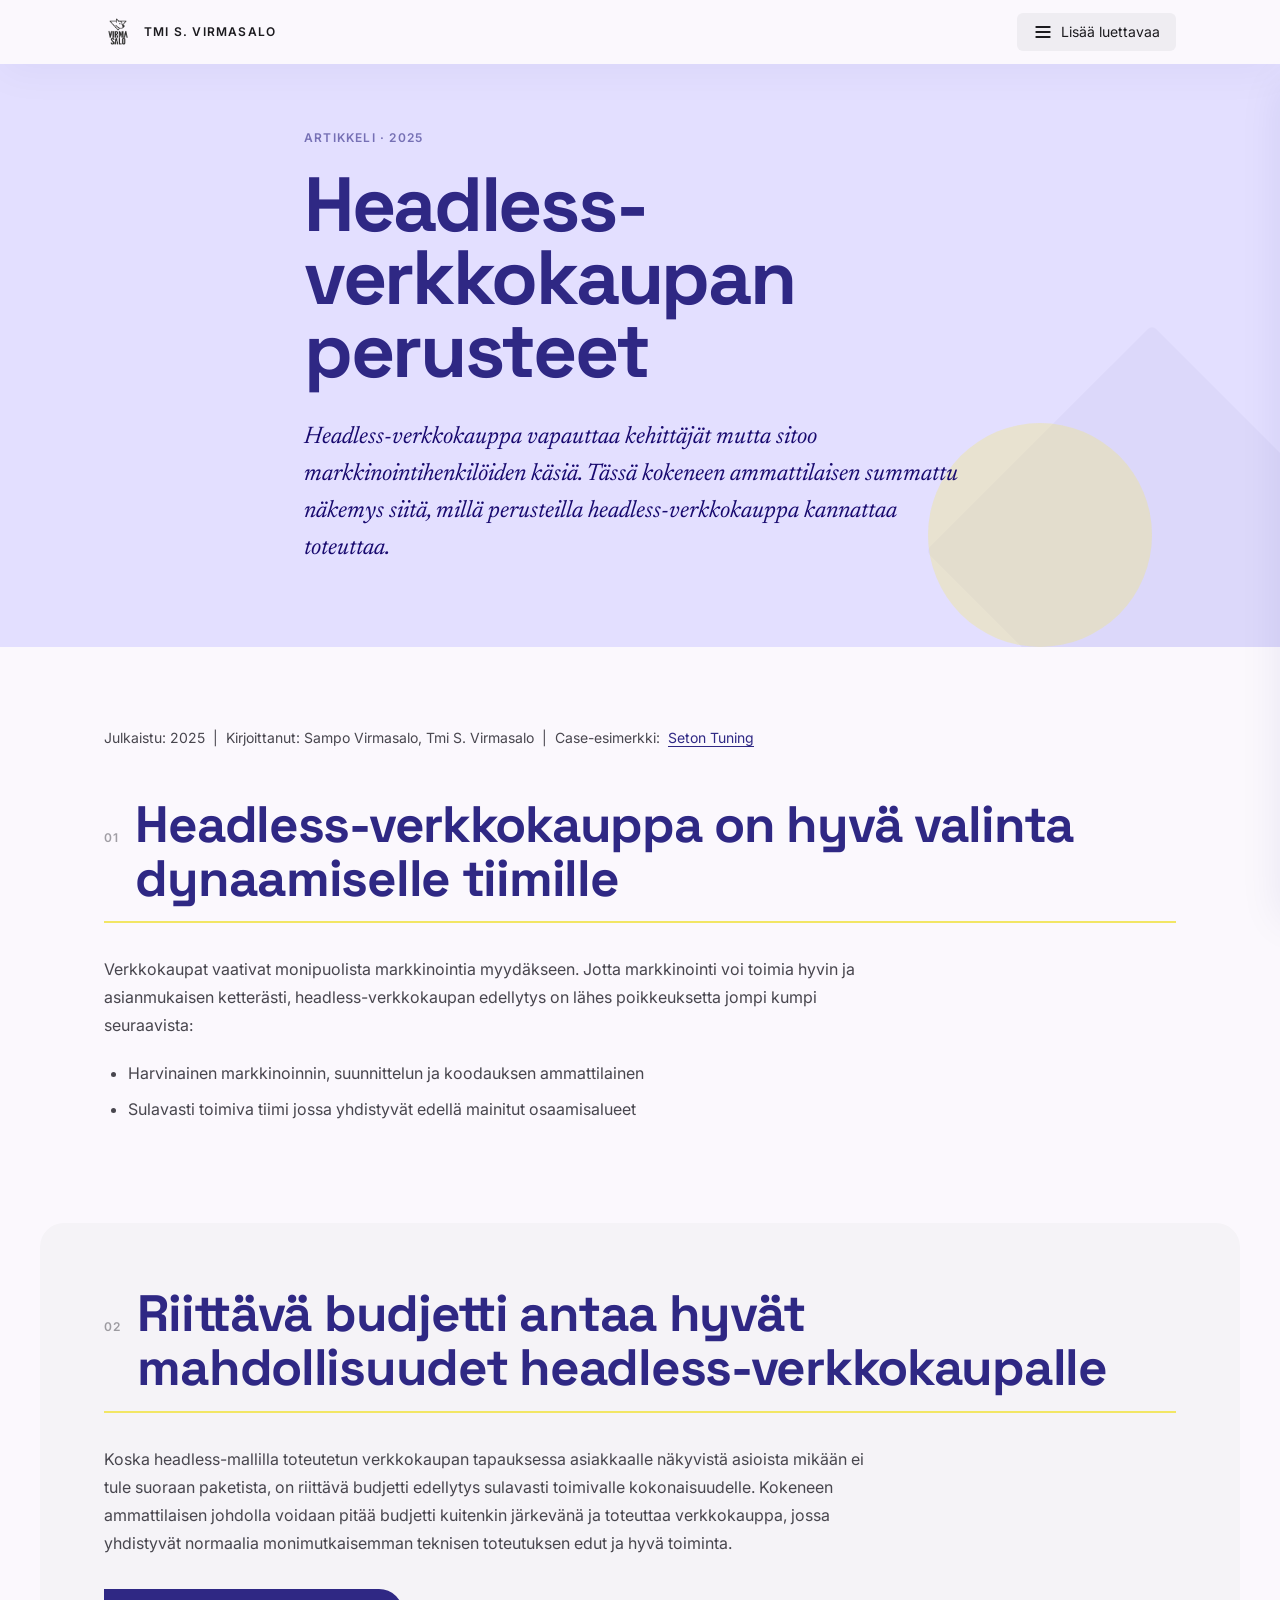
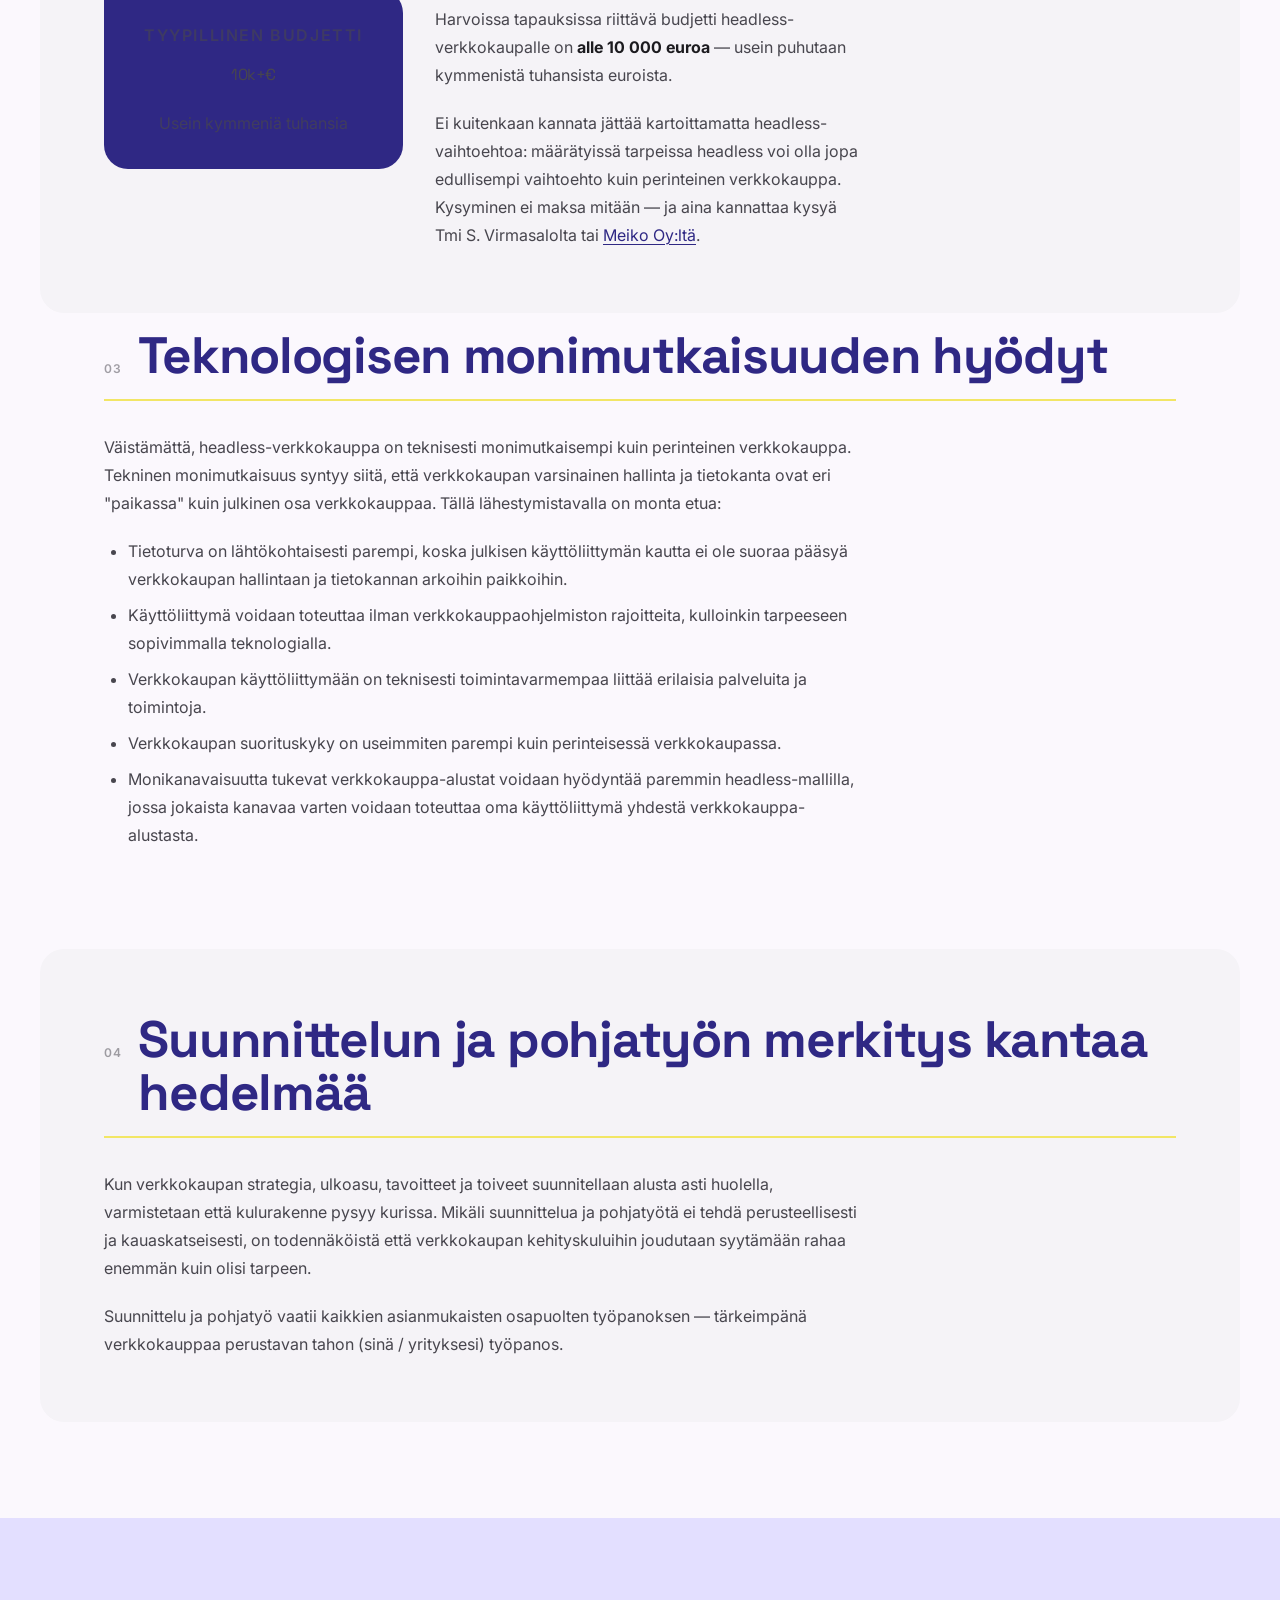
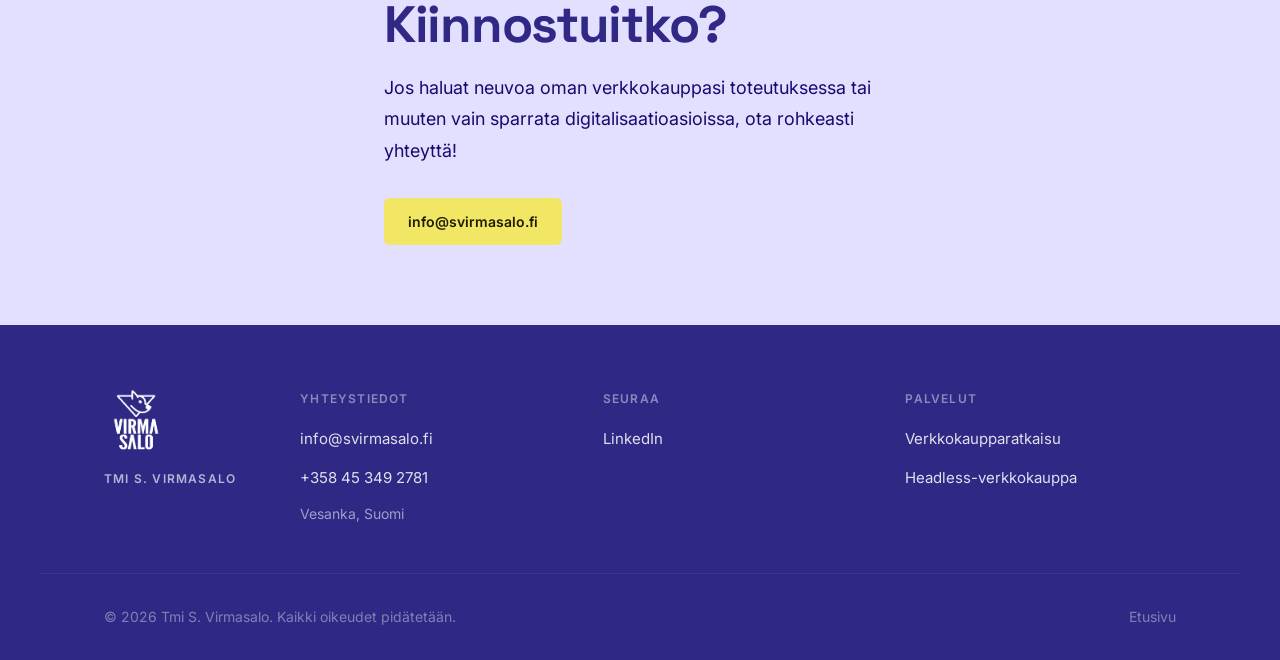
==== headless-verkkokaupan-perusteet.html @ 7a70f3d6 "🔥" ====
<!DOCTYPE html><html lang="fi"> <head><meta charset="UTF-8"><meta name="viewport" content="width=device-width, initial-scale=1.0"><title>Headless-verkkokaupan perusteet — Tmi S. Virmasalo</title><meta name="description" content="Headless-verkkokauppa vapauttaa kehittäjät mutta sitoo markkinointihenkilöiden käsiä. Lue kokeneen ammattilaisen summattu näkemys siitä, millä perusteilla headless-verkkokauppa kannattaa toteuttaa."><link rel="canonical" href="https://svirmasalo.fi/headless-verkkokaupan-perusteet"><!-- Open Graph --><meta property="og:title" content="Headless-verkkokaupan perusteet — Tmi S. Virmasalo"><meta property="og:description" content="Headless-verkkokauppa vapauttaa kehittäjät mutta sitoo markkinointihenkilöiden käsiä. Lue kokeneen ammattilaisen summattu näkemys siitä, millä perusteilla headless-verkkokauppa kannattaa toteuttaa."><meta property="og:url" content="https://svirmasalo.fi/headless-verkkokaupan-perusteet"><meta property="og:type" content="article"><meta property="og:site_name" content="Tmi S. Virmasalo"><meta property="og:image" content="https://svirmasalo.fi/assets/images/svirmasalo-logo-dark.png"><!-- Favicon --><link rel="icon" href="/assets/favicon/favicon.ico" type="image/x-icon"><link rel="icon" href="/assets/favicon/favicon-32x32.png" sizes="32x32" type="image/png"><link rel="icon" href="/assets/favicon/favicon-16x16.png" sizes="16x16" type="image/png"><link rel="apple-touch-icon" href="/assets/favicon/apple-touch-icon.png" sizes="180x180"><!-- Fonts --><link rel="preconnect" href="https://fonts.googleapis.com"><link rel="preconnect" href="https://fonts.gstatic.com" crossorigin><link href="https://fonts.googleapis.com/css2?family=Space+Grotesk:wght@400;500;600;700&family=Newsreader:ital,wght@0,400;0,600;1,400;1,600&family=Inter:wght@400;500;600&display=swap" rel="stylesheet"><!-- Clarity (production only) --><script type="module">const e=document.getElementById("nav-toggle"),n=document.getElementById("case-nav-drawer");e?.addEventListener("click",()=>{const t=e.getAttribute("aria-expanded")==="true";e.setAttribute("aria-expanded",String(!t)),n?.setAttribute("aria-hidden",String(t))});</script><link rel="stylesheet" href="/_astro/headless-verkkokaupan-perusteet.ozKaLNu5.css">
<style>.case-meta[data-astro-cid-hoi5n3nx]{color:var(--on-surface-variant);margin-bottom:var(--sp-12)}.case-meta[data-astro-cid-hoi5n3nx] a[data-astro-cid-hoi5n3nx]{color:var(--primary-container)}
</style>
<link rel="stylesheet" href="/_astro/headless-verkkokaupan-perusteet.Ckz6RM5u.css"></head> <body class="case-page"> <!-- Top bar --> <header class="case-topbar"> <div class="container case-topbar-inner"> <a href="/" class="case-topbar-logo" aria-label="Etusivulle"> <img src="/assets/images/svirmasalo-logo-dark.png" alt="Tmi S. Virmasalo" width="28" height="28"> <span class="label-md">Tmi S. Virmasalo</span> </a> <button class="case-nav-toggle" id="nav-toggle" aria-expanded="false" aria-controls="case-nav-drawer" aria-label="Avaa valikko"> <svg xmlns="http://www.w3.org/2000/svg" width="20" height="20" viewBox="0 0 24 24" fill="none" stroke="currentColor" stroke-width="2.5" stroke-linecap="round" stroke-linejoin="round" aria-hidden="true"> <path d="M4 12h16"></path><path d="M4 18h16"></path><path d="M4 6h16"></path> </svg> <span class="body-sm">Lisää luettavaa</span> </button> </div> </header> <!-- Nav drawer --> <div class="case-nav-drawer" id="case-nav-drawer" aria-hidden="true"> <nav class="case-nav" aria-label="Muut artikkelit" data-astro-cid-kc6jokxi> <p class="label-md case-nav-heading" data-astro-cid-kc6jokxi>Katso myös</p> <ul class="case-nav-list" data-astro-cid-kc6jokxi> <li data-astro-cid-kc6jokxi> <a href="/moderni-lahestymistapa-yksinkertaisen-verkkokaupan-toteutukseen-seton-tuning" class="case-nav-item" data-astro-cid-kc6jokxi> <img src="/assets/images/logos/seton-tuning-logo.png" alt="" width="20" height="20" data-astro-cid-kc6jokxi> <span data-astro-cid-kc6jokxi>Seton Tuning</span> </a> </li> <li data-astro-cid-kc6jokxi> <a href="/lvi-treline-sai-modernin-ja-huolettoman-astro-verkkosivun" class="case-nav-item" data-astro-cid-kc6jokxi> <img src="/assets/images/logos/lvi-treline-logo.ico" alt="" width="20" height="20" data-astro-cid-kc6jokxi> <span data-astro-cid-kc6jokxi>LVI-Treline Oy</span> </a> </li> <li data-astro-cid-kc6jokxi> <a href="/raataloity-verkkopalvelu-suomen-johtavalle-maastopyoramedialle-kuralappa" class="case-nav-item" data-astro-cid-kc6jokxi> <img src="/assets/images/logos/kuralappa-logo.png" alt="" width="20" height="20" data-astro-cid-kc6jokxi> <span data-astro-cid-kc6jokxi>Kuraläppä</span> </a> </li> <li data-astro-cid-kc6jokxi> <a href="/kiinteistonvalitys-pro-case-esimerkki" class="case-nav-item" data-astro-cid-kc6jokxi> <img src="/assets/images/logos/kvpro-logo.png" alt="" width="20" height="20" data-astro-cid-kc6jokxi> <span data-astro-cid-kc6jokxi>Kiinteistönvälitys PRO LKV</span> </a> </li> </ul> <p class="label-md case-nav-heading" style="margin-top: var(--sp-8)" data-astro-cid-kc6jokxi>Muuta luettavaa</p> <ul class="case-nav-list" data-astro-cid-kc6jokxi> <li data-astro-cid-kc6jokxi> <a href="/verkkokaupparatkaisu" class="case-nav-item case-nav-item--text" data-astro-cid-kc6jokxi>
Verkkokaupparatkaisu
</a> </li> <li data-astro-cid-kc6jokxi> <a href="/headless-verkkokaupan-perusteet" class="case-nav-item case-nav-item--text" data-astro-cid-kc6jokxi>
Headless-verkkokaupan perusteet
</a> </li> </ul> </nav>  </div> <!-- Main content --> <main class="case-main">  <header class="case-hero" data-astro-cid-hoi5n3nx> <div class="container case-hero-inner" data-astro-cid-hoi5n3nx> <span class="label-md case-label" data-astro-cid-hoi5n3nx>Artikkeli &middot; 2025</span> <h1 class="case-title display-lg" data-astro-cid-hoi5n3nx>Headless-verkkokaupan perusteet</h1> <p class="case-lede serif" data-astro-cid-hoi5n3nx>
Headless-verkkokauppa vapauttaa kehittäjät mutta sitoo markkinointihenkilöiden käsiä.
        Tässä kokeneen ammattilaisen summattu näkemys siitä, millä perusteilla
        headless-verkkokauppa kannattaa toteuttaa.
</p> </div> <div class="case-hero-geo" aria-hidden="true" data-astro-cid-hoi5n3nx> <div class="case-geo-rect" data-astro-cid-hoi5n3nx></div> <div class="case-geo-circle" data-astro-cid-hoi5n3nx></div> </div> </header> <div class="case-body" data-astro-cid-hoi5n3nx> <div class="container" data-astro-cid-hoi5n3nx> <p class="body-sm case-meta" data-astro-cid-hoi5n3nx>
Julkaistu: 2025 &nbsp;|&nbsp; Kirjoittanut: Sampo Virmasalo, Tmi S. Virmasalo
        &nbsp;|&nbsp; Case-esimerkki:&nbsp;
<a href="/moderni-lahestymistapa-yksinkertaisen-verkkokaupan-toteutukseen-seton-tuning" data-astro-cid-hoi5n3nx>Seton Tuning</a> </p> <section class="case-section" data-astro-cid-hoi5n3nx> <div class="case-section-header" data-astro-cid-hoi5n3nx> <span class="label-md case-section-num" data-astro-cid-hoi5n3nx>01</span> <h2 class="title-xl case-section-title" data-astro-cid-hoi5n3nx>Headless-verkkokauppa on hyvä valinta dynaamiselle tiimille</h2> </div> <div class="prose case-content" data-astro-cid-hoi5n3nx> <p data-astro-cid-hoi5n3nx>
Verkkokaupat vaativat monipuolista markkinointia myydäkseen. Jotta markkinointi
            voi toimia hyvin ja asianmukaisen ketterästi, headless-verkkokaupan edellytys
            on lähes poikkeuksetta jompi kumpi seuraavista:
</p> <ul data-astro-cid-hoi5n3nx> <li data-astro-cid-hoi5n3nx>Harvinainen markkinoinnin, suunnittelun ja koodauksen ammattilainen</li> <li data-astro-cid-hoi5n3nx>Sulavasti toimiva tiimi jossa yhdistyvät edellä mainitut osaamisalueet</li> </ul> </div> </section> <section class="case-section case-section--alt" data-astro-cid-hoi5n3nx> <div class="case-section-header" data-astro-cid-hoi5n3nx> <span class="label-md case-section-num" data-astro-cid-hoi5n3nx>02</span> <h2 class="title-xl case-section-title" data-astro-cid-hoi5n3nx>Riittävä budjetti antaa hyvät mahdollisuudet headless-verkkokaupalle</h2> </div> <div class="prose case-content" data-astro-cid-hoi5n3nx> <p data-astro-cid-hoi5n3nx>
Koska headless-mallilla toteutetun verkkokaupan tapauksessa asiakkaalle näkyvistä
            asioista mikään ei tule suoraan paketista, on riittävä budjetti edellytys sulavasti
            toimivalle kokonaisuudelle. Kokeneen ammattilaisen johdolla voidaan pitää budjetti
            kuitenkin järkevänä ja toteuttaa verkkokauppa, jossa yhdistyvät normaalia
            monimutkaisemman teknisen toteutuksen edut ja hyvä toiminta.
</p> <div class="case-cost-grid" style="margin-top:var(--sp-8)" data-astro-cid-hoi5n3nx> <div class="case-cost-highlight card-notch" data-astro-cid-hoi5n3nx> <p class="label-md" style="opacity:0.6; margin-bottom: var(--sp-3)" data-astro-cid-hoi5n3nx>Tyypillinen budjetti</p> <p class="case-cost-number display-lg" data-astro-cid-hoi5n3nx>10k+€</p> <p class="body-sm" style="opacity:0.7; margin-top:var(--sp-2)" data-astro-cid-hoi5n3nx>Usein kymmeniä tuhansia</p> </div> <div class="prose case-cost-details" data-astro-cid-hoi5n3nx> <p data-astro-cid-hoi5n3nx>
Harvoissa tapauksissa riittävä budjetti headless-verkkokaupalle on
<strong data-astro-cid-hoi5n3nx>alle 10 000 euroa</strong> — usein puhutaan kymmenistä tuhansista euroista.
</p> <p data-astro-cid-hoi5n3nx>
Ei kuitenkaan kannata jättää kartoittamatta headless-vaihtoehtoa: määrätyissä
                tarpeissa headless voi olla jopa edullisempi vaihtoehto kuin perinteinen
                verkkokauppa. Kysyminen ei maksa mitään — ja aina kannattaa kysyä
                Tmi S. Virmasalolta tai <a href="https://meiko.fi/yhteys" rel="noopener noreferrer" target="_blank" data-astro-cid-hoi5n3nx>Meiko Oy:ltä</a>.
</p> </div> </div> </div> </section> <section class="case-section" data-astro-cid-hoi5n3nx> <div class="case-section-header" data-astro-cid-hoi5n3nx> <span class="label-md case-section-num" data-astro-cid-hoi5n3nx>03</span> <h2 class="title-xl case-section-title" data-astro-cid-hoi5n3nx>Teknologisen monimutkaisuuden hyödyt</h2> </div> <div class="prose case-content" data-astro-cid-hoi5n3nx> <p data-astro-cid-hoi5n3nx>
Väistämättä, headless-verkkokauppa on teknisesti monimutkaisempi kuin perinteinen
            verkkokauppa. Tekninen monimutkaisuus syntyy siitä, että verkkokaupan varsinainen
            hallinta ja tietokanta ovat eri "paikassa" kuin julkinen osa verkkokauppaa.
            Tällä lähestymistavalla on monta etua:
</p> <ul data-astro-cid-hoi5n3nx> <li data-astro-cid-hoi5n3nx>Tietoturva on lähtökohtaisesti parempi, koska julkisen käyttöliittymän kautta ei ole suoraa pääsyä verkkokaupan hallintaan ja tietokannan arkoihin paikkoihin.</li> <li data-astro-cid-hoi5n3nx>Käyttöliittymä voidaan toteuttaa ilman verkkokauppaohjelmiston rajoitteita, kulloinkin tarpeeseen sopivimmalla teknologialla.</li> <li data-astro-cid-hoi5n3nx>Verkkokaupan käyttöliittymään on teknisesti toimintavarmempaa liittää erilaisia palveluita ja toimintoja.</li> <li data-astro-cid-hoi5n3nx>Verkkokaupan suorituskyky on useimmiten parempi kuin perinteisessä verkkokaupassa.</li> <li data-astro-cid-hoi5n3nx>Monikanavaisuutta tukevat verkkokauppa-alustat voidaan hyödyntää paremmin headless-mallilla, jossa jokaista kanavaa varten voidaan toteuttaa oma käyttöliittymä yhdestä verkkokauppa-alustasta.</li> </ul> </div> </section> <section class="case-section case-section--alt" data-astro-cid-hoi5n3nx> <div class="case-section-header" data-astro-cid-hoi5n3nx> <span class="label-md case-section-num" data-astro-cid-hoi5n3nx>04</span> <h2 class="title-xl case-section-title" data-astro-cid-hoi5n3nx>Suunnittelun ja pohjatyön merkitys kantaa hedelmää</h2> </div> <div class="prose case-content" data-astro-cid-hoi5n3nx> <p data-astro-cid-hoi5n3nx>
Kun verkkokaupan strategia, ulkoasu, tavoitteet ja toiveet suunnitellaan alusta asti
            huolella, varmistetaan että kulurakenne pysyy kurissa. Mikäli suunnittelua ja pohjatyötä
            ei tehdä perusteellisesti ja kauaskatseisesti, on todennäköistä että verkkokaupan
            kehityskuluihin joudutaan syytämään rahaa enemmän kuin olisi tarpeen.
</p> <p data-astro-cid-hoi5n3nx>
Suunnittelu ja pohjatyö vaatii kaikkien asianmukaisten osapuolten työpanoksen —
            tärkeimpänä verkkokauppaa perustavan tahon (sinä / yrityksesi) työpanos.
</p> </div> </section> </div> </div> <section class="case-cta" data-astro-cid-hoi5n3nx> <div class="container case-cta-inner" data-astro-cid-hoi5n3nx> <h2 class="title-xl" data-astro-cid-hoi5n3nx>Kiinnostuitko?</h2> <p class="body-lg" data-astro-cid-hoi5n3nx>
Jos haluat neuvoa oman verkkokauppasi toteutuksessa tai muuten vain sparrata
        digitalisaatioasioissa, ota rohkeasti yhteyttä!
</p> <a href="mailto:info@svirmasalo.fi" class="btn btn-secondary" data-astro-cid-hoi5n3nx>
info@svirmasalo.fi
</a> </div> </section>  </main> <footer class="site-footer" data-astro-cid-sz7xmlte> <div class="container footer-inner" data-astro-cid-sz7xmlte> <div class="footer-brand" data-astro-cid-sz7xmlte> <a href="/" class="footer-logo-link" aria-label="Etusivulle" data-astro-cid-sz7xmlte> <img src="/assets/images/svirmasalo-logo-dark.png" alt="Tmi S. Virmasalo logo" width="64" height="64" class="footer-logo" data-astro-cid-sz7xmlte> </a> <span class="footer-brand-name label-md" data-astro-cid-sz7xmlte>Tmi S. Virmasalo</span> </div> <div class="footer-cols" data-astro-cid-sz7xmlte> <div class="footer-col" data-astro-cid-sz7xmlte> <p class="label-md footer-col-heading" data-astro-cid-sz7xmlte>Yhteystiedot</p> <ul class="footer-links" data-astro-cid-sz7xmlte> <li data-astro-cid-sz7xmlte><a href="mailto:info@svirmasalo.fi" data-astro-cid-sz7xmlte>info@svirmasalo.fi</a></li> <li data-astro-cid-sz7xmlte><a href="tel:+358453492781" data-astro-cid-sz7xmlte>+358&nbsp;45&nbsp;349&nbsp;2781</a></li> <li class="body-sm" style="color: var(--on-primary); opacity: 0.55;" data-astro-cid-sz7xmlte>Vesanka, Suomi</li> </ul> </div> <div class="footer-col" data-astro-cid-sz7xmlte> <p class="label-md footer-col-heading" data-astro-cid-sz7xmlte>Seuraa</p> <ul class="footer-links" data-astro-cid-sz7xmlte> <li data-astro-cid-sz7xmlte> <a href="https://www.linkedin.com/in/sampovirmasalo/" rel="noopener noreferrer" target="_blank" data-astro-cid-sz7xmlte>
LinkedIn
</a> </li> </ul> </div> <div class="footer-col" data-astro-cid-sz7xmlte> <p class="label-md footer-col-heading" data-astro-cid-sz7xmlte>Palvelut</p> <ul class="footer-links" data-astro-cid-sz7xmlte> <li data-astro-cid-sz7xmlte><a href="/verkkokaupparatkaisu" data-astro-cid-sz7xmlte>Verkkokaupparatkaisu</a></li> <li data-astro-cid-sz7xmlte><a href="/headless-verkkokaupan-perusteet" data-astro-cid-sz7xmlte>Headless-verkkokauppa</a></li> </ul> </div> </div> </div> <div class="container footer-bottom" data-astro-cid-sz7xmlte> <p class="body-sm footer-copy" data-astro-cid-sz7xmlte>
&copy; 2026 Tmi S. Virmasalo. Kaikki oikeudet pidätetään.
</p> <nav class="footer-legal" aria-label="Juridinen" data-astro-cid-sz7xmlte> <a href="/" class="body-sm" data-astro-cid-sz7xmlte>Etusivu</a> </nav> </div> </footer>  <script type="module">(window.location.hostname==="svirmasalo.fi"||window.location.hostname==="www.svirmasalo.fi")&&function(e,i,n,s,a,o,t){e[n]=e[n]||function(){(e[n].q=e[n].q||[]).push(arguments)},o=i.createElement(s),o.async=1,o.src="https://www.clarity.ms/tag/"+a,t=i.getElementsByTagName(s)[0],t.parentNode.insertBefore(o,t)}(window,document,"clarity","script","s6qa5ofepy");</script> </body> </html>
---- _astro/headless-verkkokaupan-perusteet.ozKaLNu5.css ----
:root{--primary: #180A6F;--primary-container: #2F2884;--primary-fixed: #E3DFFF;--on-primary: #FFFFFF;--secondary: #676000;--secondary-fixed: #F2E665;--on-secondary-fixed:#1F1C00;--tertiary: #4C0009;--tertiary-fixed: #FFDAD8;--tertiary-accent: #FF595E;--surface: #FBF8FD;--surface-dim: #DAD8DC;--surface-container-lowest: #FFFFFF;--surface-container-low: #F5F3F7;--surface-container: #EFEDF2;--surface-container-high: #E9E7EC;--surface-container-highest: #E3E1E6;--on-surface: #1C1B1F;--on-surface-variant: #48464E;--outline-variant: #CAC8CF;--font-display: "Space Grotesk", system-ui, sans-serif;--font-serif: "Newsreader", Georgia, serif;--font-body: "Inter", system-ui, sans-serif;--sp-1: .25rem;--sp-2: .5rem;--sp-3: .75rem;--sp-4: 1rem;--sp-5: 1.25rem;--sp-6: 1.5rem;--sp-8: 2rem;--sp-10: 2.5rem;--sp-12: 3rem;--sp-16: 4rem;--sp-20: 5rem;--sp-24: 6rem;--sp-32: 8rem;--radius-sm: .25rem;--radius-md: .375rem;--radius-lg: .75rem;--radius-xl: 1.5rem;--radius-2xl: 2rem;--radius-full: 9999px;--shadow-ambient: 0 10px 40px 0 rgba(24, 10, 111, .04);--shadow-float: 0 20px 40px 0 rgba(24, 10, 111, .08);--container-max: 1200px;--grid-gap: clamp(var(--sp-6), 4vw, var(--sp-16));--section-pad-y: clamp(var(--sp-16), 8vw, var(--sp-32));--page-pad-x: clamp(var(--sp-6), 6vw, var(--sp-16))}*,*:before,*:after{box-sizing:border-box;margin:0;padding:0}html{scroll-behavior:smooth}body{font-family:var(--font-body);font-size:1rem;line-height:1.65;color:var(--on-surface);background:var(--surface);-webkit-font-smoothing:antialiased}img,svg{display:block;max-width:100%;height:auto}a{color:inherit;text-underline-offset:3px}a:hover{opacity:.75}ul,ol{list-style:none}h1,h2,h3,h4,h5,h6{font-family:var(--font-display);font-weight:700;line-height:1.05;letter-spacing:-.025em}.display-xl{font-size:clamp(3.5rem,10vw,7.5rem);line-height:.92;letter-spacing:-.04em}.display-lg{font-size:clamp(2.5rem,6vw,5rem);line-height:.95;letter-spacing:-.03em}.title-xl{font-size:clamp(2rem,4vw,3.5rem);line-height:1.05;letter-spacing:-.025em}.title-lg{font-size:clamp(1.5rem,2.5vw,2.25rem);line-height:1.15;letter-spacing:-.02em}.title-md{font-size:clamp(1.125rem,2vw,1.5rem);line-height:1.25;letter-spacing:-.015em}.body-lg{font-size:1.125rem;line-height:1.75;font-family:var(--font-body);font-weight:400}.body-md{font-size:1rem;line-height:1.65}.body-sm{font-size:.875rem;line-height:1.6;font-family:var(--font-body)}.label-md{font-family:var(--font-body);font-size:.75rem;font-weight:600;letter-spacing:.1em;text-transform:uppercase}.serif{font-family:var(--font-serif);font-weight:400}.container{width:100%;max-width:var(--container-max);margin-inline:auto;padding-inline:var(--page-pad-x)}.section-pad{padding-block:var(--section-pad-y)}.btn{display:inline-flex;align-items:center;gap:var(--sp-2);font-family:var(--font-body);font-size:.875rem;font-weight:600;text-decoration:none;border:none;cursor:pointer;transition:opacity .2s ease,transform .2s ease;border-radius:var(--radius-md);padding:var(--sp-3) var(--sp-6)}.btn:hover{opacity:.88}.btn-primary{background:var(--primary-container);color:var(--on-primary)}.btn-secondary{background:var(--secondary-fixed);color:var(--on-secondary-fixed)}.btn-arrow{display:inline-flex;align-items:center;justify-content:center;width:3rem;height:3rem;background:var(--secondary-fixed);color:var(--on-secondary-fixed);border-radius:var(--radius-md);text-decoration:none;font-size:1.25rem;font-weight:700;transition:transform .2s ease;flex-shrink:0}.btn-arrow:hover{transform:translate(3px,-3px);opacity:1}.btn-ghost{display:inline-flex;align-items:center;gap:var(--sp-2);background:transparent;color:var(--primary);font-family:var(--font-body);font-size:.9375rem;font-weight:600;text-decoration:none;padding:0;transition:gap .2s ease}.btn-ghost:hover{gap:var(--sp-4);opacity:1}.card-notch{border-radius:0 var(--radius-xl) var(--radius-xl) var(--radius-xl)}.card-notch-alt{border-radius:var(--radius-xl) var(--radius-xl) var(--radius-xl) 0}.geo-circle{border-radius:var(--radius-full);flex-shrink:0}.geo-accent{display:flex;align-items:center;justify-content:center;position:relative}.prose h2{font-family:var(--font-display);font-size:clamp(1.25rem,2.5vw,1.875rem);font-weight:700;letter-spacing:-.02em;margin-top:var(--sp-12);margin-bottom:var(--sp-4);color:var(--on-surface)}.prose h2:first-child{margin-top:0}.prose h3{font-family:var(--font-display);font-size:1.125rem;font-weight:700;margin-top:var(--sp-8);margin-bottom:var(--sp-3)}.prose p{font-size:1rem;line-height:1.75;margin-bottom:var(--sp-5);color:var(--on-surface-variant)}.prose p:last-child{margin-bottom:0}.prose ul,.prose ol{padding-left:var(--sp-6);margin-bottom:var(--sp-5)}.prose ul{list-style:disc}.prose ol{list-style:decimal}.prose li{font-size:1rem;line-height:1.75;margin-bottom:var(--sp-2);color:var(--on-surface-variant)}.prose strong{font-weight:700;color:var(--on-surface)}.prose em{font-style:italic}.prose a{color:var(--primary-container);text-decoration:underline}.prose blockquote{border-left:3px solid var(--secondary-fixed);padding:var(--sp-4) var(--sp-6);background:var(--surface-container-low);border-radius:0 var(--radius-lg) var(--radius-lg) 0;margin-block:var(--sp-8);font-family:var(--font-serif);font-size:1.125rem;line-height:1.7;color:var(--on-surface)}.prose img{border-radius:var(--radius-lg);margin-block:var(--sp-8);width:100%}@media (max-width: 768px){.hide-mobile{display:none!important}}@media (min-width: 769px){.hide-desktop{display:none!important}}.site-footer[data-astro-cid-sz7xmlte]{background:var(--primary-container);color:var(--on-primary);padding-top:var(--sp-16);padding-bottom:var(--sp-8)}.footer-inner[data-astro-cid-sz7xmlte]{display:grid;grid-template-columns:auto 1fr;gap:var(--sp-16);align-items:start;padding-bottom:var(--sp-12)}.footer-brand[data-astro-cid-sz7xmlte]{display:flex;flex-direction:column;align-items:flex-start;gap:var(--sp-4)}.footer-logo-link[data-astro-cid-sz7xmlte]{text-decoration:none;opacity:1}.footer-logo-link[data-astro-cid-sz7xmlte]:hover{opacity:.85}.footer-logo[data-astro-cid-sz7xmlte]{width:64px;height:64px;border-radius:var(--radius-md);filter:brightness(0) invert(1)}.footer-brand-name[data-astro-cid-sz7xmlte]{color:var(--on-primary);opacity:.65}.footer-cols[data-astro-cid-sz7xmlte]{display:grid;grid-template-columns:repeat(3,1fr);gap:var(--sp-8)}.footer-col-heading[data-astro-cid-sz7xmlte]{color:var(--on-primary);opacity:.45;margin-bottom:var(--sp-4)}.footer-links[data-astro-cid-sz7xmlte]{display:flex;flex-direction:column;gap:var(--sp-3);list-style:none}.footer-links[data-astro-cid-sz7xmlte] a[data-astro-cid-sz7xmlte]{text-decoration:none;font-size:.9375rem;color:var(--on-primary);opacity:.85;transition:opacity .15s}.footer-links[data-astro-cid-sz7xmlte] a[data-astro-cid-sz7xmlte]:hover{opacity:1}.footer-bottom[data-astro-cid-sz7xmlte]{display:flex;align-items:center;justify-content:space-between;padding-top:var(--sp-8);border-top:1px solid rgba(255,255,255,.08)}.footer-copy[data-astro-cid-sz7xmlte]{opacity:.4;color:var(--on-primary)}.footer-legal[data-astro-cid-sz7xmlte]{display:flex;gap:var(--sp-6)}.footer-legal[data-astro-cid-sz7xmlte] a[data-astro-cid-sz7xmlte]{text-decoration:none;color:var(--on-primary);opacity:.4}.footer-legal[data-astro-cid-sz7xmlte] a[data-astro-cid-sz7xmlte]:hover{opacity:.7}@media (max-width: 900px){.footer-inner[data-astro-cid-sz7xmlte]{grid-template-columns:1fr;gap:var(--sp-10)}.footer-cols[data-astro-cid-sz7xmlte]{grid-template-columns:repeat(2,1fr)}}@media (max-width: 560px){.footer-cols[data-astro-cid-sz7xmlte]{grid-template-columns:1fr;gap:var(--sp-8)}.footer-bottom[data-astro-cid-sz7xmlte]{flex-direction:column;align-items:flex-start;gap:var(--sp-4)}}
---- _astro/headless-verkkokaupan-perusteet.Ckz6RM5u.css ----
.case-hero{background:var(--primary-fixed);padding-top:var(--sp-16);padding-bottom:var(--sp-20);position:relative;overflow:hidden}.case-hero-inner{position:relative;z-index:1;max-width:800px}.case-label{color:var(--primary-container);opacity:.6;display:block;margin-bottom:var(--sp-5)}.case-title{color:var(--primary-container);margin-bottom:var(--sp-8);letter-spacing:-.03em;line-height:.95}.case-lede{font-family:var(--font-serif);font-style:italic;font-size:clamp(1.125rem,2.5vw,1.5rem);line-height:1.55;color:var(--primary);border:none;padding:0;background:none}.case-hero-geo{position:absolute;bottom:-4rem;right:-2rem;pointer-events:none}.case-geo-rect{width:20rem;height:20rem;background:var(--primary-fixed-dim, rgba(24, 10, 111, .08));transform:rotate(45deg);border-radius:var(--radius-md);position:absolute;right:0;bottom:0;opacity:.4}.case-geo-circle{width:14rem;height:14rem;background:var(--secondary-fixed);border-radius:var(--radius-full);position:absolute;right:10rem;bottom:4rem;opacity:.3}.case-body{padding-block:var(--sp-20)}.case-section{padding-bottom:var(--sp-16);margin-bottom:var(--sp-4)}.case-section--alt{background:var(--surface-container-low);margin-inline:calc(-1 * var(--page-pad-x));padding-inline:var(--page-pad-x);padding-block:var(--sp-16);border-radius:var(--radius-xl)}.case-section-header{display:flex;align-items:baseline;gap:var(--sp-4);margin-bottom:var(--sp-8);padding-bottom:var(--sp-4);border-bottom:2px solid var(--secondary-fixed)}.case-section-num{color:var(--on-surface-variant);opacity:.5}.case-section-title{color:var(--primary-container)}.case-content{max-width:760px}.case-two-col{display:grid;grid-template-columns:1fr 1fr;gap:var(--sp-5);margin-top:var(--sp-8)}.case-highlight-box{background:var(--surface-container);padding:var(--sp-6)}.case-highlight-box h3{font-family:var(--font-display);font-size:1rem;font-weight:700;color:var(--primary-container);margin-bottom:var(--sp-3)}.case-highlight-box p{font-size:.9375rem;line-height:1.65;color:var(--on-surface-variant)}.case-cost-grid{display:grid;grid-template-columns:auto 1fr;gap:var(--sp-8);align-items:start}.case-cost-highlight{background:var(--primary-container);color:var(--on-primary);padding:var(--sp-8) var(--sp-10);min-width:200px;text-align:center}.case-cost-number{font-family:var(--font-display);color:var(--secondary-fixed)}.case-cost-details{padding-top:var(--sp-4)}.case-cta{background:var(--primary-fixed);padding-block:var(--sp-20)}.case-cta-inner{max-width:640px}.case-cta h2{color:var(--primary-container);margin-bottom:var(--sp-5)}.case-cta p{color:var(--primary);margin-bottom:var(--sp-8)}@media (max-width: 700px){.case-two-col,.case-cost-grid{grid-template-columns:1fr}.case-cost-highlight{min-width:unset;text-align:left}.case-section--alt{margin-inline:calc(-1 * var(--page-pad-x));border-radius:0}}.case-nav[data-astro-cid-kc6jokxi]{padding:var(--sp-6)}.case-nav-heading[data-astro-cid-kc6jokxi]{color:var(--on-surface-variant);margin-bottom:var(--sp-4)}.case-nav-list[data-astro-cid-kc6jokxi]{display:flex;flex-direction:column;gap:var(--sp-1);list-style:none}.case-nav-item[data-astro-cid-kc6jokxi]{display:flex;align-items:center;gap:var(--sp-3);padding:var(--sp-3) var(--sp-4);border-radius:var(--radius-md);text-decoration:none;font-size:.9375rem;color:var(--on-surface);background:transparent;transition:background .15s}.case-nav-item[data-astro-cid-kc6jokxi]:hover{background:var(--surface-container);opacity:1}.case-nav-item[data-astro-cid-kc6jokxi] img[data-astro-cid-kc6jokxi]{width:20px;height:20px;border-radius:3px;object-fit:contain;flex-shrink:0}.case-nav-item--text[data-astro-cid-kc6jokxi]{padding-left:var(--sp-4)}.case-page{background:var(--surface)}.case-topbar{position:sticky;top:0;z-index:100;background:#fbf8fde6;backdrop-filter:blur(20px);-webkit-backdrop-filter:blur(20px);box-shadow:var(--shadow-ambient)}.case-topbar-inner{display:flex;align-items:center;justify-content:space-between;height:4rem}.case-topbar-logo{display:flex;align-items:center;gap:var(--sp-3);text-decoration:none;color:var(--on-surface);transition:opacity .15s}.case-topbar-logo img{border-radius:var(--radius-sm)}.case-topbar-logo:hover{opacity:.75}.case-nav-toggle{display:flex;align-items:center;gap:var(--sp-2);background:var(--surface-container);border:none;border-radius:var(--radius-md);padding:var(--sp-2) var(--sp-4);cursor:pointer;color:var(--on-surface);font-family:var(--font-body);transition:background .15s}.case-nav-toggle:hover{background:var(--surface-container-high)}.case-nav-drawer{position:fixed;top:4rem;right:0;width:min(320px,90vw);height:calc(100vh - 4rem);overflow-y:auto;background:var(--surface-container-lowest);box-shadow:var(--shadow-float);transform:translate(100%);transition:transform .3s ease;z-index:99;border-left:1px solid var(--surface-container-high)}.case-nav-drawer[aria-hidden=false]{transform:translate(0)}.case-main{min-height:60vh}
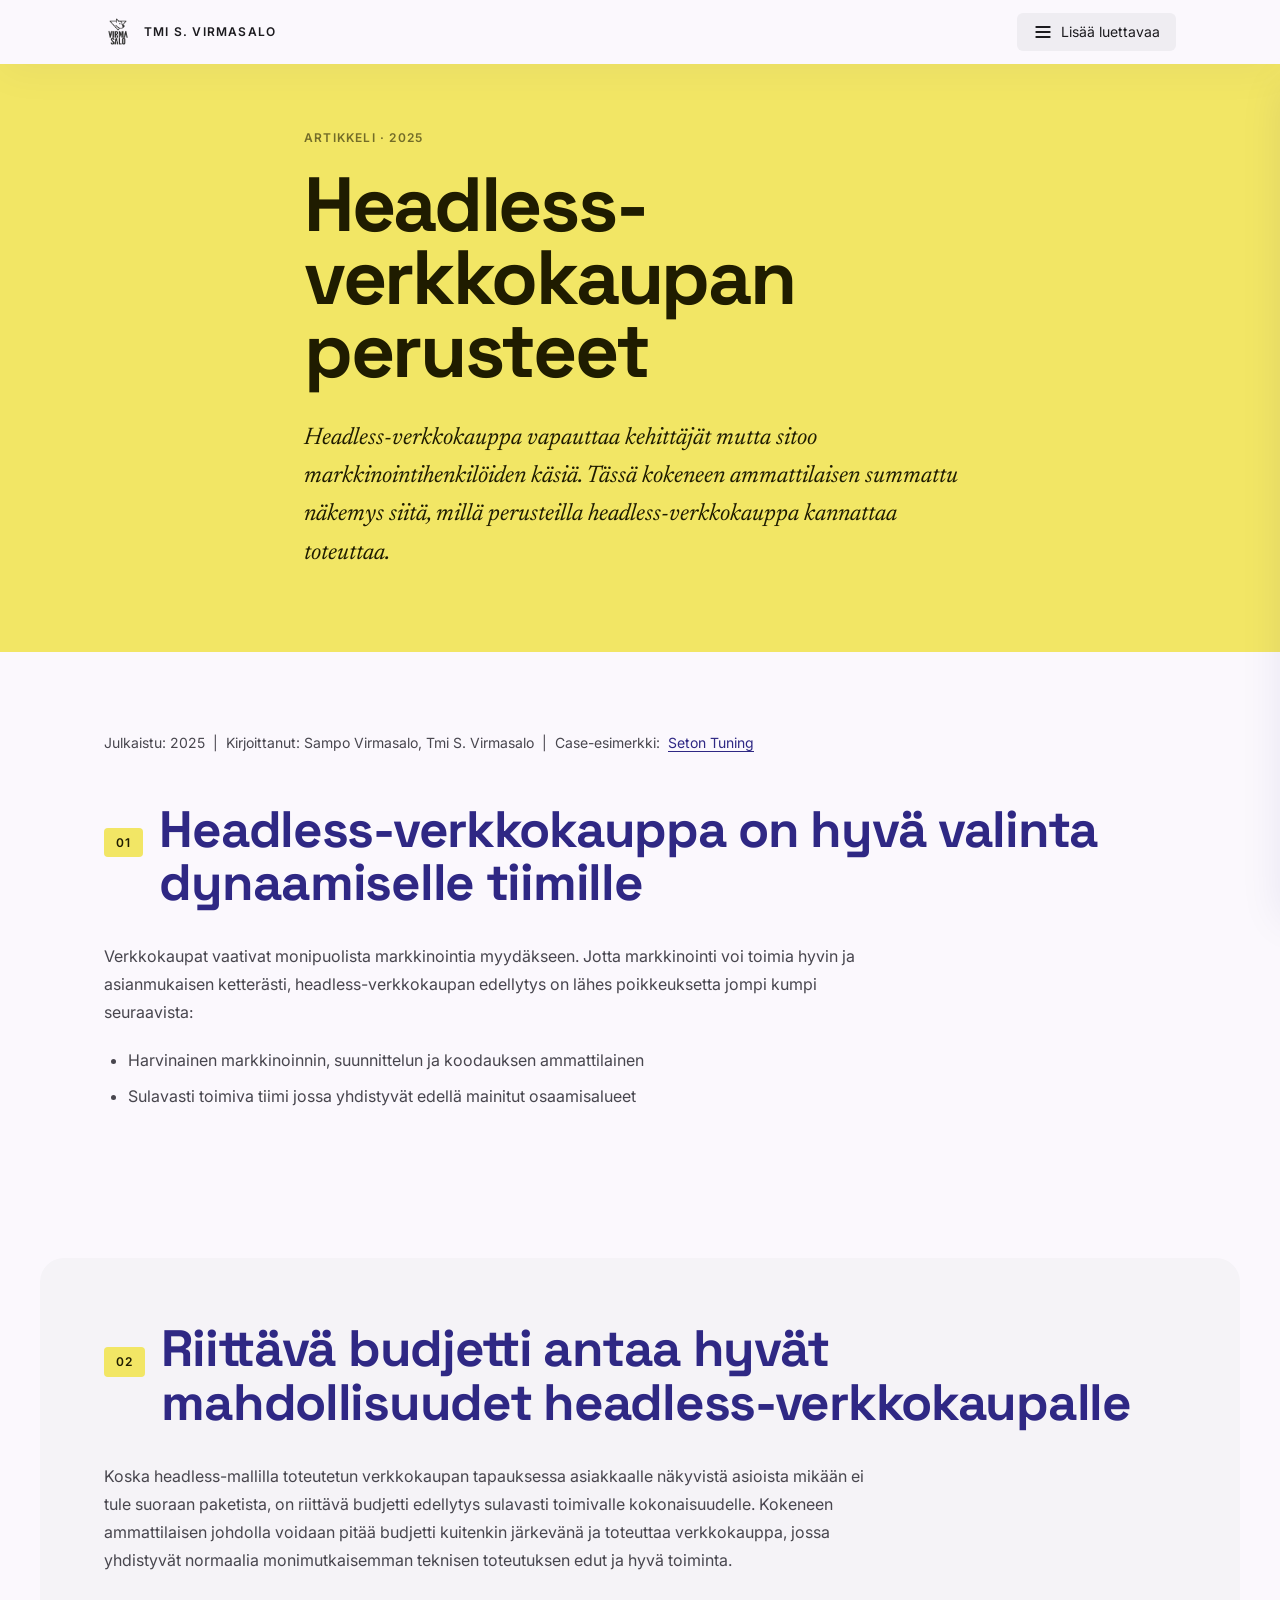
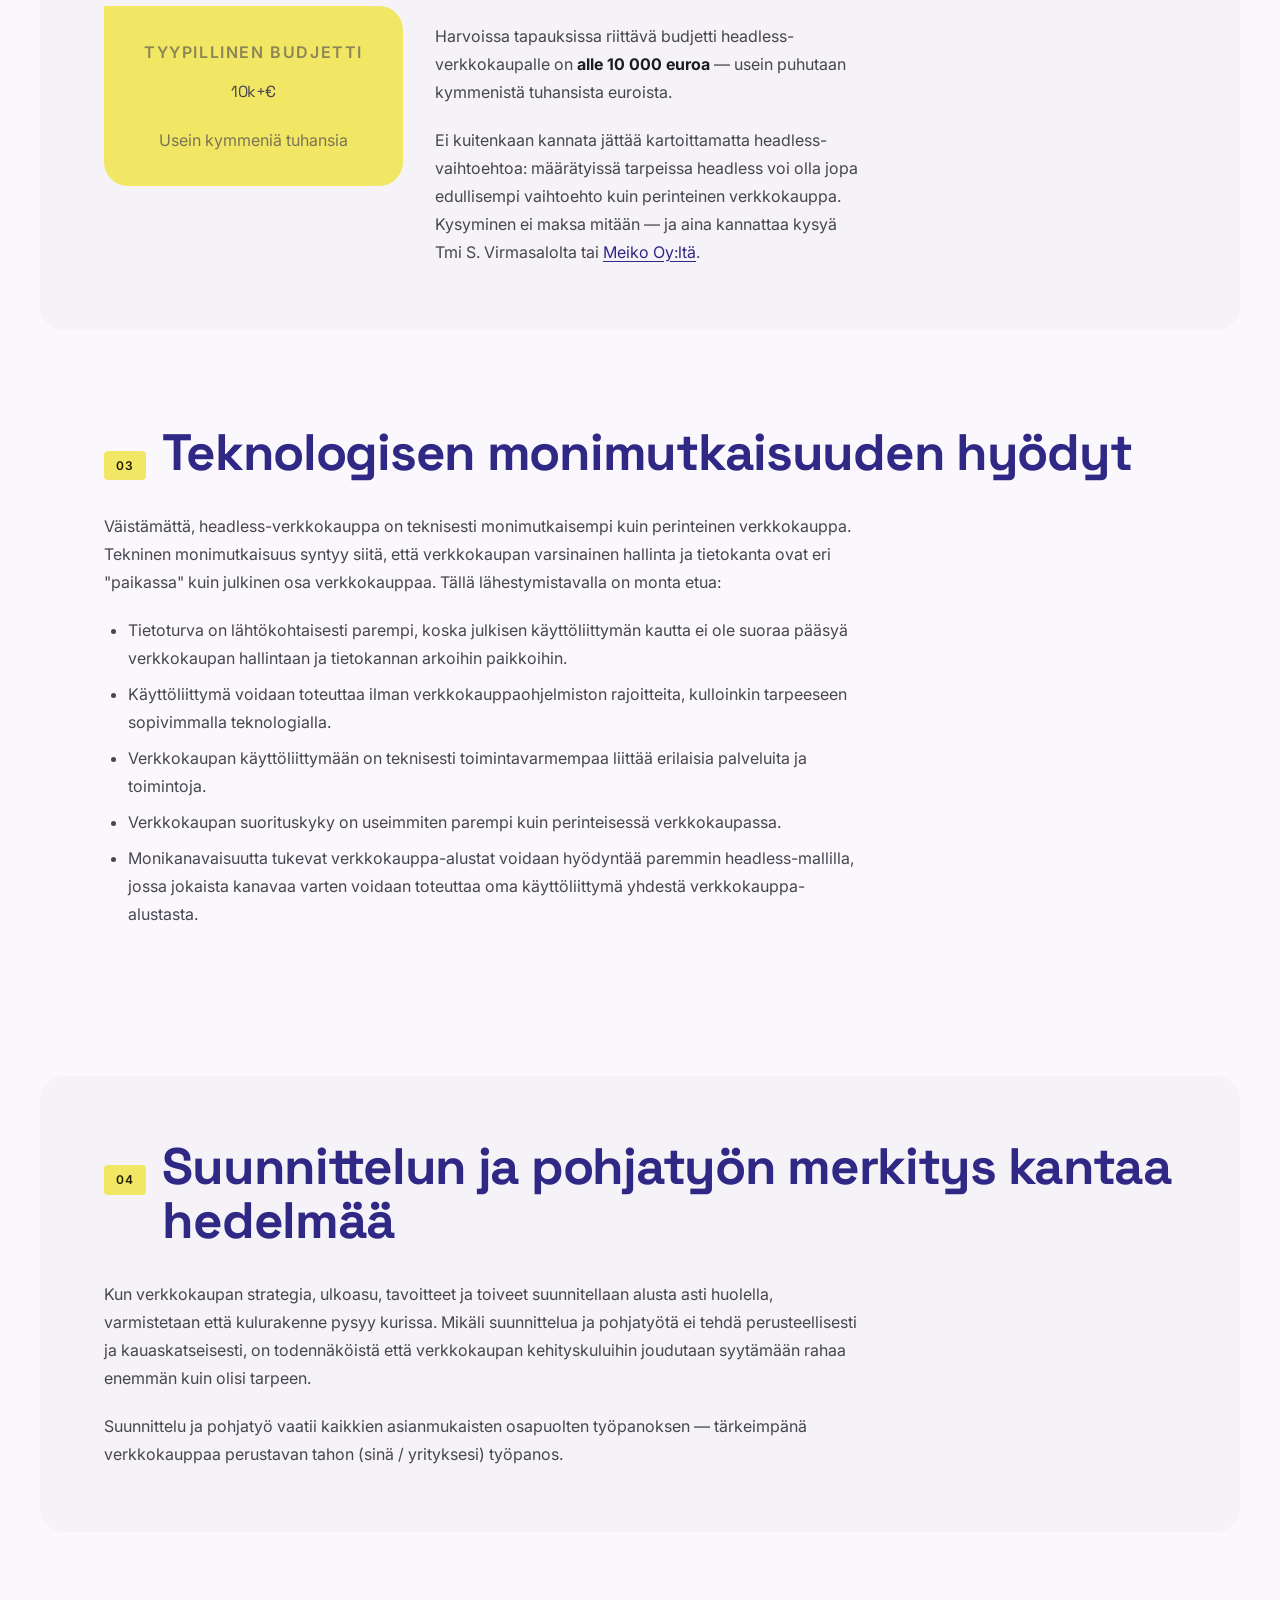
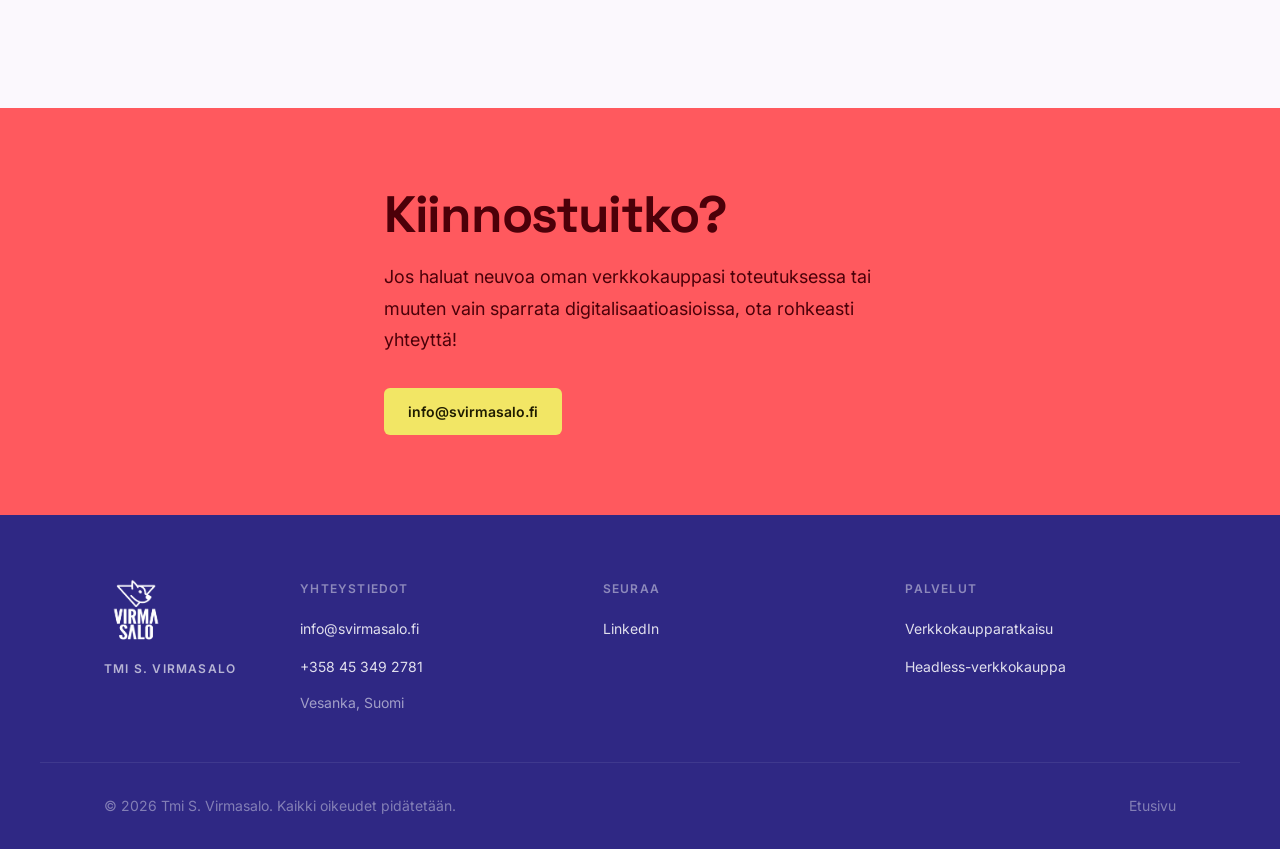
==== commit 70294509: "Fixed styles of case pages etc." ====
--- a/headless-verkkokaupan-perusteet.html
+++ b/headless-verkkokaupan-perusteet.html
@@ -1,55 +1,89 @@
-<!DOCTYPE html><html lang="fi"> <head><meta charset="UTF-8"><meta name="viewport" content="width=device-width, initial-scale=1.0"><title>Headless-verkkokaupan perusteet — Tmi S. Virmasalo</title><meta name="description" content="Headless-verkkokauppa vapauttaa kehittäjät mutta sitoo markkinointihenkilöiden käsiä. Lue kokeneen ammattilaisen summattu näkemys siitä, millä perusteilla headless-verkkokauppa kannattaa toteuttaa."><link rel="canonical" href="https://svirmasalo.fi/headless-verkkokaupan-perusteet"><!-- Open Graph --><meta property="og:title" content="Headless-verkkokaupan perusteet — Tmi S. Virmasalo"><meta property="og:description" content="Headless-verkkokauppa vapauttaa kehittäjät mutta sitoo markkinointihenkilöiden käsiä. Lue kokeneen ammattilaisen summattu näkemys siitä, millä perusteilla headless-verkkokauppa kannattaa toteuttaa."><meta property="og:url" content="https://svirmasalo.fi/headless-verkkokaupan-perusteet"><meta property="og:type" content="article"><meta property="og:site_name" content="Tmi S. Virmasalo"><meta property="og:image" content="https://svirmasalo.fi/assets/images/svirmasalo-logo-dark.png"><!-- Favicon --><link rel="icon" href="/assets/favicon/favicon.ico" type="image/x-icon"><link rel="icon" href="/assets/favicon/favicon-32x32.png" sizes="32x32" type="image/png"><link rel="icon" href="/assets/favicon/favicon-16x16.png" sizes="16x16" type="image/png"><link rel="apple-touch-icon" href="/assets/favicon/apple-touch-icon.png" sizes="180x180"><!-- Fonts --><link rel="preconnect" href="https://fonts.googleapis.com"><link rel="preconnect" href="https://fonts.gstatic.com" crossorigin><link href="https://fonts.googleapis.com/css2?family=Space+Grotesk:wght@400;500;600;700&family=Newsreader:ital,wght@0,400;0,600;1,400;1,600&family=Inter:wght@400;500;600&display=swap" rel="stylesheet"><!-- Clarity (production only) --><script type="module">const e=document.getElementById("nav-toggle"),n=document.getElementById("case-nav-drawer");e?.addEventListener("click",()=>{const t=e.getAttribute("aria-expanded")==="true";e.setAttribute("aria-expanded",String(!t)),n?.setAttribute("aria-hidden",String(t))});</script><link rel="stylesheet" href="/_astro/headless-verkkokaupan-perusteet.ozKaLNu5.css">
+<!DOCTYPE html><html lang="fi"> <head><meta charset="UTF-8"><meta name="viewport" content="width=device-width, initial-scale=1.0"><title>Headless-verkkokaupan perusteet — Tmi S. Virmasalo</title><meta name="description" content="Headless-verkkokauppa vapauttaa kehittäjät mutta sitoo markkinointihenkilöiden käsiä. Lue kokeneen ammattilaisen summattu näkemys siitä, millä perusteilla headless-verkkokauppa kannattaa toteuttaa."><link rel="canonical" href="https://svirmasalo.fi/headless-verkkokaupan-perusteet"><!-- Open Graph --><meta property="og:title" content="Headless-verkkokaupan perusteet — Tmi S. Virmasalo"><meta property="og:description" content="Headless-verkkokauppa vapauttaa kehittäjät mutta sitoo markkinointihenkilöiden käsiä. Lue kokeneen ammattilaisen summattu näkemys siitä, millä perusteilla headless-verkkokauppa kannattaa toteuttaa."><meta property="og:url" content="https://svirmasalo.fi/headless-verkkokaupan-perusteet"><meta property="og:type" content="article"><meta property="og:site_name" content="Tmi S. Virmasalo"><meta property="og:image" content="https://svirmasalo.fi/assets/images/svirmasalo-logo-dark.png"><!-- Favicon --><link rel="icon" href="/assets/favicon/favicon.ico" type="image/x-icon"><link rel="icon" href="/assets/favicon/favicon-32x32.png" sizes="32x32" type="image/png"><link rel="icon" href="/assets/favicon/favicon-16x16.png" sizes="16x16" type="image/png"><link rel="apple-touch-icon" href="/assets/favicon/apple-touch-icon.png" sizes="180x180"><!-- Fonts --><link rel="preconnect" href="https://fonts.googleapis.com"><link rel="preconnect" href="https://fonts.gstatic.com" crossorigin><link href="https://fonts.googleapis.com/css2?family=Space+Grotesk:wght@400;500;600;700&family=Newsreader:ital,wght@0,400;0,600;1,400;1,600&family=Inter:wght@400;500;600&display=swap" rel="stylesheet"><link rel="stylesheet" href="/_astro/headless-verkkokaupan-perusteet.ZqwnJBQj.css">
+<link rel="stylesheet" href="/_astro/headless-verkkokaupan-perusteet.C0t1NXA6.css">
 <style>.case-meta[data-astro-cid-hoi5n3nx]{color:var(--on-surface-variant);margin-bottom:var(--sp-12)}.case-meta[data-astro-cid-hoi5n3nx] a[data-astro-cid-hoi5n3nx]{color:var(--primary-container)}
-</style>
-<link rel="stylesheet" href="/_astro/headless-verkkokaupan-perusteet.Ckz6RM5u.css"></head> <body class="case-page"> <!-- Top bar --> <header class="case-topbar"> <div class="container case-topbar-inner"> <a href="/" class="case-topbar-logo" aria-label="Etusivulle"> <img src="/assets/images/svirmasalo-logo-dark.png" alt="Tmi S. Virmasalo" width="28" height="28"> <span class="label-md">Tmi S. Virmasalo</span> </a> <button class="case-nav-toggle" id="nav-toggle" aria-expanded="false" aria-controls="case-nav-drawer" aria-label="Avaa valikko"> <svg xmlns="http://www.w3.org/2000/svg" width="20" height="20" viewBox="0 0 24 24" fill="none" stroke="currentColor" stroke-width="2.5" stroke-linecap="round" stroke-linejoin="round" aria-hidden="true"> <path d="M4 12h16"></path><path d="M4 18h16"></path><path d="M4 6h16"></path> </svg> <span class="body-sm">Lisää luettavaa</span> </button> </div> </header> <!-- Nav drawer --> <div class="case-nav-drawer" id="case-nav-drawer" aria-hidden="true"> <nav class="case-nav" aria-label="Muut artikkelit" data-astro-cid-kc6jokxi> <p class="label-md case-nav-heading" data-astro-cid-kc6jokxi>Katso myös</p> <ul class="case-nav-list" data-astro-cid-kc6jokxi> <li data-astro-cid-kc6jokxi> <a href="/moderni-lahestymistapa-yksinkertaisen-verkkokaupan-toteutukseen-seton-tuning" class="case-nav-item" data-astro-cid-kc6jokxi> <img src="/assets/images/logos/seton-tuning-logo.png" alt="" width="20" height="20" data-astro-cid-kc6jokxi> <span data-astro-cid-kc6jokxi>Seton Tuning</span> </a> </li> <li data-astro-cid-kc6jokxi> <a href="/lvi-treline-sai-modernin-ja-huolettoman-astro-verkkosivun" class="case-nav-item" data-astro-cid-kc6jokxi> <img src="/assets/images/logos/lvi-treline-logo.ico" alt="" width="20" height="20" data-astro-cid-kc6jokxi> <span data-astro-cid-kc6jokxi>LVI-Treline Oy</span> </a> </li> <li data-astro-cid-kc6jokxi> <a href="/raataloity-verkkopalvelu-suomen-johtavalle-maastopyoramedialle-kuralappa" class="case-nav-item" data-astro-cid-kc6jokxi> <img src="/assets/images/logos/kuralappa-logo.png" alt="" width="20" height="20" data-astro-cid-kc6jokxi> <span data-astro-cid-kc6jokxi>Kuraläppä</span> </a> </li> <li data-astro-cid-kc6jokxi> <a href="/kiinteistonvalitys-pro-case-esimerkki" class="case-nav-item" data-astro-cid-kc6jokxi> <img src="/assets/images/logos/kvpro-logo.png" alt="" width="20" height="20" data-astro-cid-kc6jokxi> <span data-astro-cid-kc6jokxi>Kiinteistönvälitys PRO LKV</span> </a> </li> </ul> <p class="label-md case-nav-heading" style="margin-top: var(--sp-8)" data-astro-cid-kc6jokxi>Muuta luettavaa</p> <ul class="case-nav-list" data-astro-cid-kc6jokxi> <li data-astro-cid-kc6jokxi> <a href="/verkkokaupparatkaisu" class="case-nav-item case-nav-item--text" data-astro-cid-kc6jokxi>
+</style></head> <body class="case-page"> <!-- Top bar --> <header class="case-topbar"> <div class="container case-topbar-inner"> <a href="/" class="case-topbar-logo" aria-label="Etusivulle"> <img src="/assets/images/svirmasalo-logo-dark.png" alt="Tmi S. Virmasalo" width="28" height="28"> <span class="label-md">Tmi S. Virmasalo</span> </a> <button class="case-nav-toggle" id="nav-toggle" aria-expanded="false" aria-controls="case-nav-drawer" aria-label="Avaa valikko"> <svg xmlns="http://www.w3.org/2000/svg" width="20" height="20" viewBox="0 0 24 24" fill="none" stroke="currentColor" stroke-width="2.5" stroke-linecap="round" stroke-linejoin="round" aria-hidden="true"> <path d="M4 12h16"></path><path d="M4 18h16"></path><path d="M4 6h16"></path> </svg> <span class="body-sm">Lisää luettavaa</span> </button> </div> </header> <!-- Nav drawer --> <div class="case-nav-drawer" id="case-nav-drawer" aria-hidden="true"> <nav class="case-nav" aria-label="Muut artikkelit" data-astro-cid-kc6jokxi> <p class="label-md case-nav-heading" data-astro-cid-kc6jokxi>Katso myös</p> <ul class="case-nav-list" data-astro-cid-kc6jokxi> <li data-astro-cid-kc6jokxi> <a href="/moderni-lahestymistapa-yksinkertaisen-verkkokaupan-toteutukseen-seton-tuning" class="case-nav-item" data-astro-cid-kc6jokxi> <img src="/assets/images/logos/seton-tuning-logo.png" alt="" width="20" height="20" data-astro-cid-kc6jokxi> <span data-astro-cid-kc6jokxi>Seton Tuning</span> </a> </li> <li data-astro-cid-kc6jokxi> <a href="/lvi-treline-sai-modernin-ja-huolettoman-astro-verkkosivun" class="case-nav-item" data-astro-cid-kc6jokxi> <img src="/assets/images/logos/lvi-treline-logo.ico" alt="" width="20" height="20" data-astro-cid-kc6jokxi> <span data-astro-cid-kc6jokxi>LVI-Treline Oy</span> </a> </li> <li data-astro-cid-kc6jokxi> <a href="/raataloity-verkkopalvelu-suomen-johtavalle-maastopyoramedialle-kuralappa" class="case-nav-item" data-astro-cid-kc6jokxi> <img src="/assets/images/logos/kuralappa-logo.png" alt="" width="20" height="20" data-astro-cid-kc6jokxi> <span data-astro-cid-kc6jokxi>Kuraläppä</span> </a> </li> <li data-astro-cid-kc6jokxi> <a href="/kiinteistonvalitys-pro-case-esimerkki" class="case-nav-item" data-astro-cid-kc6jokxi> <img src="/assets/images/logos/kvpro-logo.png" alt="" width="20" height="20" data-astro-cid-kc6jokxi> <span data-astro-cid-kc6jokxi>Kiinteistönvälitys PRO LKV</span> </a> </li> </ul> <p class="label-md case-nav-heading" style="margin-top: var(--sp-8)" data-astro-cid-kc6jokxi>Muuta luettavaa</p> <ul class="case-nav-list" data-astro-cid-kc6jokxi> <li data-astro-cid-kc6jokxi> <a href="/verkkokaupparatkaisu" class="case-nav-item case-nav-item--text" data-astro-cid-kc6jokxi>
 Verkkokaupparatkaisu
 </a> </li> <li data-astro-cid-kc6jokxi> <a href="/headless-verkkokaupan-perusteet" class="case-nav-item case-nav-item--text" data-astro-cid-kc6jokxi>
 Headless-verkkokaupan perusteet
-</a> </li> </ul> </nav>  </div> <!-- Main content --> <main class="case-main">  <header class="case-hero" data-astro-cid-hoi5n3nx> <div class="container case-hero-inner" data-astro-cid-hoi5n3nx> <span class="label-md case-label" data-astro-cid-hoi5n3nx>Artikkeli &middot; 2025</span> <h1 class="case-title display-lg" data-astro-cid-hoi5n3nx>Headless-verkkokaupan perusteet</h1> <p class="case-lede serif" data-astro-cid-hoi5n3nx>
-Headless-verkkokauppa vapauttaa kehittäjät mutta sitoo markkinointihenkilöiden käsiä.
-        Tässä kokeneen ammattilaisen summattu näkemys siitä, millä perusteilla
-        headless-verkkokauppa kannattaa toteuttaa.
-</p> </div> <div class="case-hero-geo" aria-hidden="true" data-astro-cid-hoi5n3nx> <div class="case-geo-rect" data-astro-cid-hoi5n3nx></div> <div class="case-geo-circle" data-astro-cid-hoi5n3nx></div> </div> </header> <div class="case-body" data-astro-cid-hoi5n3nx> <div class="container" data-astro-cid-hoi5n3nx> <p class="body-sm case-meta" data-astro-cid-hoi5n3nx>
-Julkaistu: 2025 &nbsp;|&nbsp; Kirjoittanut: Sampo Virmasalo, Tmi S. Virmasalo
-        &nbsp;|&nbsp; Case-esimerkki:&nbsp;
-<a href="/moderni-lahestymistapa-yksinkertaisen-verkkokaupan-toteutukseen-seton-tuning" data-astro-cid-hoi5n3nx>Seton Tuning</a> </p> <section class="case-section" data-astro-cid-hoi5n3nx> <div class="case-section-header" data-astro-cid-hoi5n3nx> <span class="label-md case-section-num" data-astro-cid-hoi5n3nx>01</span> <h2 class="title-xl case-section-title" data-astro-cid-hoi5n3nx>Headless-verkkokauppa on hyvä valinta dynaamiselle tiimille</h2> </div> <div class="prose case-content" data-astro-cid-hoi5n3nx> <p data-astro-cid-hoi5n3nx>
-Verkkokaupat vaativat monipuolista markkinointia myydäkseen. Jotta markkinointi
-            voi toimia hyvin ja asianmukaisen ketterästi, headless-verkkokaupan edellytys
-            on lähes poikkeuksetta jompi kumpi seuraavista:
-</p> <ul data-astro-cid-hoi5n3nx> <li data-astro-cid-hoi5n3nx>Harvinainen markkinoinnin, suunnittelun ja koodauksen ammattilainen</li> <li data-astro-cid-hoi5n3nx>Sulavasti toimiva tiimi jossa yhdistyvät edellä mainitut osaamisalueet</li> </ul> </div> </section> <section class="case-section case-section--alt" data-astro-cid-hoi5n3nx> <div class="case-section-header" data-astro-cid-hoi5n3nx> <span class="label-md case-section-num" data-astro-cid-hoi5n3nx>02</span> <h2 class="title-xl case-section-title" data-astro-cid-hoi5n3nx>Riittävä budjetti antaa hyvät mahdollisuudet headless-verkkokaupalle</h2> </div> <div class="prose case-content" data-astro-cid-hoi5n3nx> <p data-astro-cid-hoi5n3nx>
-Koska headless-mallilla toteutetun verkkokaupan tapauksessa asiakkaalle näkyvistä
-            asioista mikään ei tule suoraan paketista, on riittävä budjetti edellytys sulavasti
-            toimivalle kokonaisuudelle. Kokeneen ammattilaisen johdolla voidaan pitää budjetti
-            kuitenkin järkevänä ja toteuttaa verkkokauppa, jossa yhdistyvät normaalia
-            monimutkaisemman teknisen toteutuksen edut ja hyvä toiminta.
-</p> <div class="case-cost-grid" style="margin-top:var(--sp-8)" data-astro-cid-hoi5n3nx> <div class="case-cost-highlight card-notch" data-astro-cid-hoi5n3nx> <p class="label-md" style="opacity:0.6; margin-bottom: var(--sp-3)" data-astro-cid-hoi5n3nx>Tyypillinen budjetti</p> <p class="case-cost-number display-lg" data-astro-cid-hoi5n3nx>10k+€</p> <p class="body-sm" style="opacity:0.7; margin-top:var(--sp-2)" data-astro-cid-hoi5n3nx>Usein kymmeniä tuhansia</p> </div> <div class="prose case-cost-details" data-astro-cid-hoi5n3nx> <p data-astro-cid-hoi5n3nx>
+</a> </li> </ul> </nav>  </div> <!-- Main content --> <main class="case-main">  <header class="case-hero" data-astro-cid-xwdzsam4> <div class="container case-hero-inner" data-astro-cid-xwdzsam4> <span class="label-md case-label" data-astro-cid-xwdzsam4>Artikkeli · 2025</span> <h1 class="case-title display-lg" data-astro-cid-xwdzsam4> Headless-verkkokaupan perusteet </h1> <p class="case-lede" data-astro-cid-hoi5n3nx>
+Headless-verkkokauppa vapauttaa kehittäjät mutta sitoo
+      markkinointihenkilöiden käsiä. Tässä kokeneen ammattilaisen summattu
+      näkemys siitä, millä perusteilla headless-verkkokauppa kannattaa
+      toteuttaa.
+</p> </div> </header>  <div class="case-body" data-astro-cid-hoi5n3nx> <div class="container" data-astro-cid-hoi5n3nx> <p class="body-sm case-meta" data-astro-cid-hoi5n3nx>
+Julkaistu: 2025 &nbsp;|&nbsp; Kirjoittanut: Sampo Virmasalo, Tmi S.
+        Virmasalo &nbsp;|&nbsp; Case-esimerkki:&nbsp;
+<a href="/moderni-lahestymistapa-yksinkertaisen-verkkokaupan-toteutukseen-seton-tuning" data-astro-cid-hoi5n3nx>Seton Tuning</a> </p> <section class="case-section" data-astro-cid-66pa53kh> <div class="case-section-header" data-astro-cid-66pa53kh> <span class="label-md case-section-num" data-astro-cid-66pa53kh>01</span> <h2 class="title-xl case-section-title" data-astro-cid-66pa53kh>Headless-verkkokauppa on hyvä valinta dynaamiselle tiimille</h2> </div> <div class="case-content prose" data-astro-cid-66pa53kh>  <p data-astro-cid-hoi5n3nx>
+Verkkokaupat vaativat monipuolista markkinointia myydäkseen. Jotta
+          markkinointi voi toimia hyvin ja asianmukaisen ketterästi,
+          headless-verkkokaupan edellytys on lähes poikkeuksetta jompi kumpi
+          seuraavista:
+</p> <ul data-astro-cid-hoi5n3nx> <li data-astro-cid-hoi5n3nx>
+Harvinainen markkinoinnin, suunnittelun ja koodauksen ammattilainen
+</li> <li data-astro-cid-hoi5n3nx>
+Sulavasti toimiva tiimi jossa yhdistyvät edellä mainitut
+            osaamisalueet
+</li> </ul>  </div> </section>  <section class="case-section case-section--alt" data-astro-cid-66pa53kh> <div class="case-section-header" data-astro-cid-66pa53kh> <span class="label-md case-section-num" data-astro-cid-66pa53kh>02</span> <h2 class="title-xl case-section-title" data-astro-cid-66pa53kh>Riittävä budjetti antaa hyvät mahdollisuudet headless-verkkokaupalle</h2> </div> <div class="case-content prose" data-astro-cid-66pa53kh>  <p data-astro-cid-hoi5n3nx>
+Koska headless-mallilla toteutetun verkkokaupan tapauksessa
+          asiakkaalle näkyvistä asioista mikään ei tule suoraan paketista, on
+          riittävä budjetti edellytys sulavasti toimivalle kokonaisuudelle.
+          Kokeneen ammattilaisen johdolla voidaan pitää budjetti kuitenkin
+          järkevänä ja toteuttaa verkkokauppa, jossa yhdistyvät normaalia
+          monimutkaisemman teknisen toteutuksen edut ja hyvä toiminta.
+</p> <div class="case-cost-grid" style="margin-top:var(--sp-8)" data-astro-cid-hoi5n3nx> <div class="case-cost-highlight card-notch" data-astro-cid-hoi5n3nx> <p class="label-md" style="opacity:0.6; margin-bottom: var(--sp-3)" data-astro-cid-hoi5n3nx>
+Tyypillinen budjetti
+</p> <p class="case-cost-number display-lg" data-astro-cid-hoi5n3nx>10k+€</p> <p class="body-sm" style="opacity:0.7; margin-top:var(--sp-2)" data-astro-cid-hoi5n3nx>
+Usein kymmeniä tuhansia
+</p> </div> <div class="prose case-cost-details" data-astro-cid-hoi5n3nx> <p data-astro-cid-hoi5n3nx>
 Harvoissa tapauksissa riittävä budjetti headless-verkkokaupalle on
-<strong data-astro-cid-hoi5n3nx>alle 10 000 euroa</strong> — usein puhutaan kymmenistä tuhansista euroista.
+<strong data-astro-cid-hoi5n3nx>alle 10 000 euroa</strong> — usein puhutaan kymmenistä tuhansista
+              euroista.
 </p> <p data-astro-cid-hoi5n3nx>
-Ei kuitenkaan kannata jättää kartoittamatta headless-vaihtoehtoa: määrätyissä
-                tarpeissa headless voi olla jopa edullisempi vaihtoehto kuin perinteinen
-                verkkokauppa. Kysyminen ei maksa mitään — ja aina kannattaa kysyä
-                Tmi S. Virmasalolta tai <a href="https://meiko.fi/yhteys" rel="noopener noreferrer" target="_blank" data-astro-cid-hoi5n3nx>Meiko Oy:ltä</a>.
-</p> </div> </div> </div> </section> <section class="case-section" data-astro-cid-hoi5n3nx> <div class="case-section-header" data-astro-cid-hoi5n3nx> <span class="label-md case-section-num" data-astro-cid-hoi5n3nx>03</span> <h2 class="title-xl case-section-title" data-astro-cid-hoi5n3nx>Teknologisen monimutkaisuuden hyödyt</h2> </div> <div class="prose case-content" data-astro-cid-hoi5n3nx> <p data-astro-cid-hoi5n3nx>
-Väistämättä, headless-verkkokauppa on teknisesti monimutkaisempi kuin perinteinen
-            verkkokauppa. Tekninen monimutkaisuus syntyy siitä, että verkkokaupan varsinainen
-            hallinta ja tietokanta ovat eri "paikassa" kuin julkinen osa verkkokauppaa.
-            Tällä lähestymistavalla on monta etua:
-</p> <ul data-astro-cid-hoi5n3nx> <li data-astro-cid-hoi5n3nx>Tietoturva on lähtökohtaisesti parempi, koska julkisen käyttöliittymän kautta ei ole suoraa pääsyä verkkokaupan hallintaan ja tietokannan arkoihin paikkoihin.</li> <li data-astro-cid-hoi5n3nx>Käyttöliittymä voidaan toteuttaa ilman verkkokauppaohjelmiston rajoitteita, kulloinkin tarpeeseen sopivimmalla teknologialla.</li> <li data-astro-cid-hoi5n3nx>Verkkokaupan käyttöliittymään on teknisesti toimintavarmempaa liittää erilaisia palveluita ja toimintoja.</li> <li data-astro-cid-hoi5n3nx>Verkkokaupan suorituskyky on useimmiten parempi kuin perinteisessä verkkokaupassa.</li> <li data-astro-cid-hoi5n3nx>Monikanavaisuutta tukevat verkkokauppa-alustat voidaan hyödyntää paremmin headless-mallilla, jossa jokaista kanavaa varten voidaan toteuttaa oma käyttöliittymä yhdestä verkkokauppa-alustasta.</li> </ul> </div> </section> <section class="case-section case-section--alt" data-astro-cid-hoi5n3nx> <div class="case-section-header" data-astro-cid-hoi5n3nx> <span class="label-md case-section-num" data-astro-cid-hoi5n3nx>04</span> <h2 class="title-xl case-section-title" data-astro-cid-hoi5n3nx>Suunnittelun ja pohjatyön merkitys kantaa hedelmää</h2> </div> <div class="prose case-content" data-astro-cid-hoi5n3nx> <p data-astro-cid-hoi5n3nx>
-Kun verkkokaupan strategia, ulkoasu, tavoitteet ja toiveet suunnitellaan alusta asti
-            huolella, varmistetaan että kulurakenne pysyy kurissa. Mikäli suunnittelua ja pohjatyötä
-            ei tehdä perusteellisesti ja kauaskatseisesti, on todennäköistä että verkkokaupan
-            kehityskuluihin joudutaan syytämään rahaa enemmän kuin olisi tarpeen.
+Ei kuitenkaan kannata jättää kartoittamatta headless-vaihtoehtoa:
+              määrätyissä tarpeissa headless voi olla jopa edullisempi
+              vaihtoehto kuin perinteinen verkkokauppa. Kysyminen ei maksa
+              mitään — ja aina kannattaa kysyä Tmi S. Virmasalolta tai <a href="https://meiko.fi/yhteys" rel="noopener noreferrer" target="_blank" data-astro-cid-hoi5n3nx>Meiko Oy:ltä</a>.
+</p> </div> </div>  </div> </section>  <section class="case-section" data-astro-cid-66pa53kh> <div class="case-section-header" data-astro-cid-66pa53kh> <span class="label-md case-section-num" data-astro-cid-66pa53kh>03</span> <h2 class="title-xl case-section-title" data-astro-cid-66pa53kh>Teknologisen monimutkaisuuden hyödyt</h2> </div> <div class="case-content prose" data-astro-cid-66pa53kh>  <p data-astro-cid-hoi5n3nx>
+Väistämättä, headless-verkkokauppa on teknisesti monimutkaisempi kuin
+          perinteinen verkkokauppa. Tekninen monimutkaisuus syntyy siitä, että
+          verkkokaupan varsinainen hallinta ja tietokanta ovat eri "paikassa"
+          kuin julkinen osa verkkokauppaa. Tällä lähestymistavalla on monta
+          etua:
+</p> <ul data-astro-cid-hoi5n3nx> <li data-astro-cid-hoi5n3nx>
+Tietoturva on lähtökohtaisesti parempi, koska julkisen
+            käyttöliittymän kautta ei ole suoraa pääsyä verkkokaupan hallintaan
+            ja tietokannan arkoihin paikkoihin.
+</li> <li data-astro-cid-hoi5n3nx>
+Käyttöliittymä voidaan toteuttaa ilman verkkokauppaohjelmiston
+            rajoitteita, kulloinkin tarpeeseen sopivimmalla teknologialla.
+</li> <li data-astro-cid-hoi5n3nx>
+Verkkokaupan käyttöliittymään on teknisesti toimintavarmempaa
+            liittää erilaisia palveluita ja toimintoja.
+</li> <li data-astro-cid-hoi5n3nx>
+Verkkokaupan suorituskyky on useimmiten parempi kuin perinteisessä
+            verkkokaupassa.
+</li> <li data-astro-cid-hoi5n3nx>
+Monikanavaisuutta tukevat verkkokauppa-alustat voidaan hyödyntää
+            paremmin headless-mallilla, jossa jokaista kanavaa varten voidaan
+            toteuttaa oma käyttöliittymä yhdestä verkkokauppa-alustasta.
+</li> </ul>  </div> </section>  <section class="case-section case-section--alt" data-astro-cid-66pa53kh> <div class="case-section-header" data-astro-cid-66pa53kh> <span class="label-md case-section-num" data-astro-cid-66pa53kh>04</span> <h2 class="title-xl case-section-title" data-astro-cid-66pa53kh>Suunnittelun ja pohjatyön merkitys kantaa hedelmää</h2> </div> <div class="case-content prose" data-astro-cid-66pa53kh>  <p data-astro-cid-hoi5n3nx>
+Kun verkkokaupan strategia, ulkoasu, tavoitteet ja toiveet
+          suunnitellaan alusta asti huolella, varmistetaan että kulurakenne
+          pysyy kurissa. Mikäli suunnittelua ja pohjatyötä ei tehdä
+          perusteellisesti ja kauaskatseisesti, on todennäköistä että
+          verkkokaupan kehityskuluihin joudutaan syytämään rahaa enemmän kuin
+          olisi tarpeen.
 </p> <p data-astro-cid-hoi5n3nx>
-Suunnittelu ja pohjatyö vaatii kaikkien asianmukaisten osapuolten työpanoksen —
-            tärkeimpänä verkkokauppaa perustavan tahon (sinä / yrityksesi) työpanos.
-</p> </div> </section> </div> </div> <section class="case-cta" data-astro-cid-hoi5n3nx> <div class="container case-cta-inner" data-astro-cid-hoi5n3nx> <h2 class="title-xl" data-astro-cid-hoi5n3nx>Kiinnostuitko?</h2> <p class="body-lg" data-astro-cid-hoi5n3nx>
-Jos haluat neuvoa oman verkkokauppasi toteutuksessa tai muuten vain sparrata
-        digitalisaatioasioissa, ota rohkeasti yhteyttä!
-</p> <a href="mailto:info@svirmasalo.fi" class="btn btn-secondary" data-astro-cid-hoi5n3nx>
+Suunnittelu ja pohjatyö vaatii kaikkien asianmukaisten osapuolten
+          työpanoksen — tärkeimpänä verkkokauppaa perustavan tahon (sinä /
+          yrityksesi) työpanos.
+</p>  </div> </section>  </div> </div> <section class="case-cta"> <div class="container case-cta-inner"> <h2 class="title-xl">Kiinnostuitko?</h2> <p class="body-lg">
+Jos haluat neuvoa oman verkkokauppasi toteutuksessa tai muuten vain
+      sparrata digitalisaatioasioissa, ota rohkeasti yhteyttä!
+</p> <a href="mailto:info@svirmasalo.fi" class="btn btn-secondary">
 info@svirmasalo.fi
 </a> </div> </section>  </main> <footer class="site-footer" data-astro-cid-sz7xmlte> <div class="container footer-inner" data-astro-cid-sz7xmlte> <div class="footer-brand" data-astro-cid-sz7xmlte> <a href="/" class="footer-logo-link" aria-label="Etusivulle" data-astro-cid-sz7xmlte> <img src="/assets/images/svirmasalo-logo-dark.png" alt="Tmi S. Virmasalo logo" width="64" height="64" class="footer-logo" data-astro-cid-sz7xmlte> </a> <span class="footer-brand-name label-md" data-astro-cid-sz7xmlte>Tmi S. Virmasalo</span> </div> <div class="footer-cols" data-astro-cid-sz7xmlte> <div class="footer-col" data-astro-cid-sz7xmlte> <p class="label-md footer-col-heading" data-astro-cid-sz7xmlte>Yhteystiedot</p> <ul class="footer-links" data-astro-cid-sz7xmlte> <li data-astro-cid-sz7xmlte><a href="mailto:info@svirmasalo.fi" data-astro-cid-sz7xmlte>info@svirmasalo.fi</a></li> <li data-astro-cid-sz7xmlte><a href="tel:+358453492781" data-astro-cid-sz7xmlte>+358&nbsp;45&nbsp;349&nbsp;2781</a></li> <li class="body-sm" style="color: var(--on-primary); opacity: 0.55;" data-astro-cid-sz7xmlte>Vesanka, Suomi</li> </ul> </div> <div class="footer-col" data-astro-cid-sz7xmlte> <p class="label-md footer-col-heading" data-astro-cid-sz7xmlte>Seuraa</p> <ul class="footer-links" data-astro-cid-sz7xmlte> <li data-astro-cid-sz7xmlte> <a href="https://www.linkedin.com/in/sampovirmasalo/" rel="noopener noreferrer" target="_blank" data-astro-cid-sz7xmlte>
 LinkedIn
 </a> </li> </ul> </div> <div class="footer-col" data-astro-cid-sz7xmlte> <p class="label-md footer-col-heading" data-astro-cid-sz7xmlte>Palvelut</p> <ul class="footer-links" data-astro-cid-sz7xmlte> <li data-astro-cid-sz7xmlte><a href="/verkkokaupparatkaisu" data-astro-cid-sz7xmlte>Verkkokaupparatkaisu</a></li> <li data-astro-cid-sz7xmlte><a href="/headless-verkkokaupan-perusteet" data-astro-cid-sz7xmlte>Headless-verkkokauppa</a></li> </ul> </div> </div> </div> <div class="container footer-bottom" data-astro-cid-sz7xmlte> <p class="body-sm footer-copy" data-astro-cid-sz7xmlte>
 &copy; 2026 Tmi S. Virmasalo. Kaikki oikeudet pidätetään.
-</p> <nav class="footer-legal" aria-label="Juridinen" data-astro-cid-sz7xmlte> <a href="/" class="body-sm" data-astro-cid-sz7xmlte>Etusivu</a> </nav> </div> </footer>  <script type="module">(window.location.hostname==="svirmasalo.fi"||window.location.hostname==="www.svirmasalo.fi")&&function(e,i,n,s,a,o,t){e[n]=e[n]||function(){(e[n].q=e[n].q||[]).push(arguments)},o=i.createElement(s),o.async=1,o.src="https://www.clarity.ms/tag/"+a,t=i.getElementsByTagName(s)[0],t.parentNode.insertBefore(o,t)}(window,document,"clarity","script","s6qa5ofepy");</script> </body> </html>  +</p> <nav class="footer-legal" aria-label="Juridinen" data-astro-cid-sz7xmlte> <a href="/" class="body-sm" data-astro-cid-sz7xmlte>Etusivu</a> </nav> </div> </footer>  <script type="module">const e=document.getElementById("nav-toggle"),n=document.getElementById("case-nav-drawer");e?.addEventListener("click",()=>{const t=e.getAttribute("aria-expanded")==="true";e.setAttribute("aria-expanded",String(!t)),n?.setAttribute("aria-hidden",String(t))});</script> </body> </html>  
--- a/_astro/headless-verkkokaupan-perusteet.ZqwnJBQj.css
+++ b/_astro/headless-verkkokaupan-perusteet.ZqwnJBQj.css
@@ -0,0 +1 @@
+:root{--primary: #180A6F;--primary-container: #2F2884;--primary-fixed: #E3DFFF;--on-primary: #FFFFFF;--secondary: #676000;--secondary-fixed: #F2E665;--on-secondary-fixed:#1F1C00;--tertiary: #4C0009;--tertiary-fixed: #FFDAD8;--tertiary-accent: #FF595E;--surface: #FBF8FD;--surface-dim: #DAD8DC;--surface-container-lowest: #FFFFFF;--surface-container-low: #F5F3F7;--surface-container: #EFEDF2;--surface-container-high: #E9E7EC;--surface-container-highest: #E3E1E6;--on-surface: #1C1B1F;--on-surface-variant: #48464E;--outline-variant: #CAC8CF;--font-display: "Space Grotesk", system-ui, sans-serif;--font-serif: "Newsreader", Georgia, serif;--font-body: "Inter", system-ui, sans-serif;--sp-1: .25rem;--sp-2: .5rem;--sp-3: .75rem;--sp-4: 1rem;--sp-5: 1.25rem;--sp-6: 1.5rem;--sp-8: 2rem;--sp-10: 2.5rem;--sp-12: 3rem;--sp-16: 4rem;--sp-20: 5rem;--sp-24: 6rem;--sp-32: 8rem;--radius-sm: .25rem;--radius-md: .375rem;--radius-lg: .75rem;--radius-xl: 1.5rem;--radius-2xl: 2rem;--radius-full: 9999px;--shadow-ambient: 0 10px 40px 0 rgba(24, 10, 111, .04);--shadow-float: 0 20px 40px 0 rgba(24, 10, 111, .08);--container-max: 1200px;--grid-gap: clamp(var(--sp-6), 4vw, var(--sp-16));--section-pad-y: clamp(var(--sp-16), 8vw, var(--sp-32));--page-pad-x: clamp(var(--sp-6), 6vw, var(--sp-16))}*,*:before,*:after{box-sizing:border-box;margin:0;padding:0}html{scroll-behavior:smooth}body{font-family:var(--font-body);font-size:1rem;line-height:1.65;color:var(--on-surface);background:var(--surface);-webkit-font-smoothing:antialiased}img,svg{display:block;max-width:100%;height:auto}a{color:inherit;text-underline-offset:3px}a:hover{opacity:.75}ul,ol{list-style:none}h1,h2,h3,h4,h5,h6{font-family:var(--font-display);font-weight:700;line-height:1.05;letter-spacing:-.025em}.display-xl{font-size:clamp(3.5rem,10vw,7.5rem);line-height:.92;letter-spacing:-.04em}.display-lg{font-size:clamp(2.5rem,6vw,5rem);line-height:.95;letter-spacing:-.03em}.title-xl{font-size:clamp(2rem,4vw,3.5rem);line-height:1.05;letter-spacing:-.025em}.title-lg{font-size:clamp(1.5rem,2.5vw,2.25rem);line-height:1.15;letter-spacing:-.02em}.title-md{font-size:clamp(1.125rem,2vw,1.5rem);line-height:1.25;letter-spacing:-.015em}.body-lg{font-size:1.125rem;line-height:1.75;font-weight:400}.body-md{font-size:1rem;line-height:1.65}.body-sm{font-size:.875rem;line-height:1.6;font-family:var(--font-body)}.label-md{font-family:var(--font-body);font-size:.75rem;font-weight:600;letter-spacing:.1em;text-transform:uppercase}.serif{font-family:var(--font-serif);font-weight:400}.container{width:100%;max-width:var(--container-max);margin-inline:auto;padding-inline:var(--page-pad-x)}.section-pad{padding-block:var(--section-pad-y)}.btn{display:inline-flex;align-items:center;gap:var(--sp-2);font-family:var(--font-body);font-size:.875rem;font-weight:600;text-decoration:none;border:none;cursor:pointer;transition:opacity .2s ease,transform .2s ease;border-radius:var(--radius-md);padding:var(--sp-3) var(--sp-6)}.btn:hover{opacity:.88}.btn-primary{background:var(--primary-container);color:var(--on-primary)}.btn-secondary{background:var(--secondary-fixed);color:var(--on-secondary-fixed)}.btn-arrow{display:inline-flex;align-items:center;justify-content:center;width:3rem;height:3rem;background:var(--secondary-fixed);color:var(--on-secondary-fixed);border-radius:var(--radius-md);text-decoration:none;font-size:1.25rem;font-weight:700;transition:transform .2s ease;flex-shrink:0}.btn-arrow:hover{transform:translate(3px,-3px);opacity:1}.btn-ghost{display:inline-flex;align-items:center;gap:var(--sp-2);background:transparent;color:var(--primary);font-family:var(--font-body);font-size:.9375rem;font-weight:600;text-decoration:none;padding:0;transition:gap .2s ease}.btn-ghost:hover{gap:var(--sp-4);opacity:1}.card-notch{border-radius:0 var(--radius-xl) var(--radius-xl) var(--radius-xl)}.card-notch-alt{border-radius:var(--radius-xl) var(--radius-xl) var(--radius-xl) 0}.geo-circle{border-radius:var(--radius-full);flex-shrink:0}.geo-accent{display:flex;align-items:center;justify-content:center;position:relative}.prose h2{font-family:var(--font-display);font-size:clamp(1.25rem,2.5vw,1.875rem);font-weight:700;letter-spacing:-.02em;margin-top:var(--sp-12);margin-bottom:var(--sp-4);color:var(--on-surface)}.prose h2:first-child{margin-top:0}.prose h3{font-family:var(--font-display);font-size:1.125rem;font-weight:700;margin-top:var(--sp-8);margin-bottom:var(--sp-3)}.prose p{font-size:1rem;line-height:1.75;margin-bottom:var(--sp-5);color:var(--on-surface-variant)}.prose p:last-child{margin-bottom:0}.prose ul,.prose ol{padding-left:var(--sp-6);margin-bottom:var(--sp-5)}.prose ul{list-style:disc}.prose ol{list-style:decimal}.prose li{font-size:1rem;line-height:1.75;margin-bottom:var(--sp-2);color:var(--on-surface-variant)}.prose strong{font-weight:700;color:var(--on-surface)}.prose em{font-style:italic}.prose a{color:var(--primary-container);text-decoration:underline}.prose blockquote{padding:var(--sp-6) var(--sp-8);background:var(--surface-container);border-radius:0 var(--radius-xl) var(--radius-xl) var(--radius-xl);margin-block:var(--sp-8);font-family:var(--font-serif);font-size:1.125rem;font-style:italic;line-height:1.7;color:var(--on-surface)}.prose img{border-radius:var(--radius-lg);margin-block:var(--sp-8);width:100%}@media (max-width: 768px){.hide-mobile{display:none!important}}@media (min-width: 769px){.hide-desktop{display:none!important}}.site-footer[data-astro-cid-sz7xmlte]{background:var(--primary-container);color:var(--on-primary);padding-top:var(--sp-16);padding-bottom:var(--sp-8)}.footer-inner[data-astro-cid-sz7xmlte]{display:grid;grid-template-columns:auto 1fr;gap:var(--sp-16);align-items:start;padding-bottom:var(--sp-12)}.footer-brand[data-astro-cid-sz7xmlte]{display:flex;flex-direction:column;align-items:flex-start;gap:var(--sp-4)}.footer-logo-link[data-astro-cid-sz7xmlte]{text-decoration:none;opacity:1}.footer-logo-link[data-astro-cid-sz7xmlte]:hover{opacity:.85}.footer-logo[data-astro-cid-sz7xmlte]{width:64px;height:64px;border-radius:var(--radius-md);filter:brightness(0) invert(1)}.footer-brand-name[data-astro-cid-sz7xmlte]{color:var(--on-primary);opacity:.65}.footer-cols[data-astro-cid-sz7xmlte]{display:grid;grid-template-columns:repeat(3,1fr);gap:var(--sp-8)}.footer-col-heading[data-astro-cid-sz7xmlte]{color:var(--on-primary);opacity:.45;margin-bottom:var(--sp-4)}.footer-links[data-astro-cid-sz7xmlte]{display:flex;flex-direction:column;gap:var(--sp-3);list-style:none}.footer-links[data-astro-cid-sz7xmlte] a[data-astro-cid-sz7xmlte]{text-decoration:none;font-family:var(--font-body);font-size:.875rem;color:var(--on-primary);opacity:.85;transition:opacity .15s}.footer-links[data-astro-cid-sz7xmlte] a[data-astro-cid-sz7xmlte]:hover{opacity:1}.footer-bottom[data-astro-cid-sz7xmlte]{display:flex;align-items:center;justify-content:space-between;padding-top:var(--sp-8);border-top:1px solid rgba(255,255,255,.08)}.footer-copy[data-astro-cid-sz7xmlte]{opacity:.4;color:var(--on-primary)}.footer-legal[data-astro-cid-sz7xmlte]{display:flex;gap:var(--sp-6)}.footer-legal[data-astro-cid-sz7xmlte] a[data-astro-cid-sz7xmlte]{text-decoration:none;color:var(--on-primary);opacity:.4}.footer-legal[data-astro-cid-sz7xmlte] a[data-astro-cid-sz7xmlte]:hover{opacity:.7}@media (max-width: 900px){.footer-inner[data-astro-cid-sz7xmlte]{grid-template-columns:1fr;gap:var(--sp-10)}.footer-cols[data-astro-cid-sz7xmlte]{grid-template-columns:repeat(2,1fr)}}@media (max-width: 560px){.footer-cols[data-astro-cid-sz7xmlte]{grid-template-columns:1fr;gap:var(--sp-8)}.footer-bottom[data-astro-cid-sz7xmlte]{flex-direction:column;align-items:flex-start;gap:var(--sp-4)}}
--- a/_astro/headless-verkkokaupan-perusteet.C0t1NXA6.css
+++ b/_astro/headless-verkkokaupan-perusteet.C0t1NXA6.css
@@ -0,0 +1 @@
+.case-body{padding-block:var(--sp-20)}.case-two-col{display:grid;grid-template-columns:1fr 1fr;gap:var(--sp-5);margin-top:var(--sp-8)}.case-highlight-box{background:var(--surface-container);padding:var(--sp-6)}.case-highlight-box h3{font-family:var(--font-display);font-size:1rem;font-weight:700;color:var(--primary-container);margin-bottom:var(--sp-3)}.case-highlight-box p{font-size:.9375rem;line-height:1.65;color:var(--on-surface-variant)}.case-cost-grid{display:grid;grid-template-columns:auto 1fr;gap:var(--sp-8);align-items:start}.case-cost-highlight{background:var(--secondary-fixed);color:var(--on-secondary-fixed);padding:var(--sp-8) var(--sp-10);min-width:200px;text-align:center}.case-cost-number{font-family:var(--font-display);color:var(--on-secondary-fixed)}.case-cost-details{padding-top:var(--sp-4)}.case-cta{background:var(--tertiary-accent);padding-block:var(--sp-20)}.case-cta-inner{max-width:640px}.case-cta h2{color:var(--tertiary);margin-bottom:var(--sp-5)}.case-cta p{color:var(--tertiary);margin-bottom:var(--sp-8)}@media (max-width: 700px){.case-two-col,.case-cost-grid{grid-template-columns:1fr}.case-cost-highlight{min-width:unset;text-align:left}}.case-nav[data-astro-cid-kc6jokxi]{padding:var(--sp-6)}.case-nav-heading[data-astro-cid-kc6jokxi]{color:var(--on-surface-variant);margin-bottom:var(--sp-4)}.case-nav-list[data-astro-cid-kc6jokxi]{display:flex;flex-direction:column;gap:var(--sp-1);list-style:none}.case-nav-item[data-astro-cid-kc6jokxi]{display:flex;align-items:center;gap:var(--sp-3);padding:var(--sp-3) var(--sp-4);border-radius:var(--radius-md);text-decoration:none;font-size:.9375rem;color:var(--on-surface);background:transparent;transition:background .15s}.case-nav-item[data-astro-cid-kc6jokxi]:hover{background:var(--surface-container);opacity:1}.case-nav-item[data-astro-cid-kc6jokxi] img[data-astro-cid-kc6jokxi]{width:20px;height:20px;border-radius:3px;object-fit:contain;flex-shrink:0}.case-nav-item--text[data-astro-cid-kc6jokxi]{padding-left:var(--sp-4)}.case-page{background:var(--surface)}.case-topbar{position:sticky;top:0;z-index:100;background:#fbf8fde6;backdrop-filter:blur(20px);-webkit-backdrop-filter:blur(20px);box-shadow:var(--shadow-ambient)}.case-topbar-inner{display:flex;align-items:center;justify-content:space-between;height:4rem}.case-topbar-logo{display:flex;align-items:center;gap:var(--sp-3);text-decoration:none;color:var(--on-surface);transition:opacity .15s}.case-topbar-logo img{border-radius:var(--radius-sm)}.case-topbar-logo:hover{opacity:.75}.case-nav-toggle{display:flex;align-items:center;gap:var(--sp-2);background:var(--surface-container);border:none;border-radius:var(--radius-md);padding:var(--sp-2) var(--sp-4);cursor:pointer;color:var(--on-surface);font-family:var(--font-body);transition:background .15s}.case-nav-toggle:hover{background:var(--surface-container-high)}.case-nav-drawer{position:fixed;top:4rem;right:0;width:min(320px,90vw);height:calc(100vh - 4rem);overflow-y:auto;background:var(--surface-container-lowest);box-shadow:var(--shadow-float);transform:translate(100%);transition:transform .3s ease;z-index:99;border-left:1px solid var(--surface-container-high)}.case-nav-drawer[aria-hidden=false]{transform:translate(0)}.case-main{min-height:60vh}.case-hero[data-astro-cid-xwdzsam4]{background:var(--secondary-fixed);padding-top:var(--sp-16);padding-bottom:var(--sp-20);position:relative;overflow:hidden}.case-hero-inner[data-astro-cid-xwdzsam4]{position:relative;z-index:1;max-width:800px}.case-label[data-astro-cid-xwdzsam4]{color:var(--on-secondary-fixed);opacity:.6;display:block;margin-bottom:var(--sp-5)}.case-title[data-astro-cid-xwdzsam4]{color:var(--on-secondary-fixed);margin-bottom:var(--sp-8);letter-spacing:-.03em;line-height:.95}.case-hero[data-astro-cid-xwdzsam4] .case-lede{font-family:var(--font-serif);font-style:italic;font-size:clamp(1.125rem,2.5vw,1.5rem);line-height:1.6;color:var(--on-secondary-fixed)}.case-hero-geo[data-astro-cid-xwdzsam4]{position:absolute;bottom:-4rem;right:-2rem;pointer-events:none}.case-geo-rect[data-astro-cid-xwdzsam4]{width:20rem;height:20rem;background:#180a6f14;transform:rotate(45deg);border-radius:var(--radius-md);position:absolute;right:0;bottom:0;opacity:.4}.case-geo-circle[data-astro-cid-xwdzsam4]{width:14rem;height:14rem;background:var(--secondary-fixed);border-radius:var(--radius-full);position:absolute;right:10rem;bottom:4rem;opacity:.3}.case-section[data-astro-cid-66pa53kh]{padding-bottom:var(--sp-16);margin-bottom:var(--sp-16)}.case-section--alt[data-astro-cid-66pa53kh]{background:var(--surface-container-low);margin-inline:calc(-1 * var(--page-pad-x));padding-inline:var(--page-pad-x);padding-block:var(--sp-16);border-radius:var(--radius-xl);margin-bottom:var(--sp-24)}.case-section-header[data-astro-cid-66pa53kh]{display:flex;align-items:baseline;gap:var(--sp-4);margin-bottom:var(--sp-8)}.case-section-num[data-astro-cid-66pa53kh]{font-family:var(--font-body);color:var(--on-secondary-fixed);background:var(--secondary-fixed);padding:var(--sp-1) var(--sp-3);border-radius:var(--radius-sm);line-height:1.8}.case-section-title[data-astro-cid-66pa53kh]{font-family:var(--font-display);color:var(--primary-container)}.case-content[data-astro-cid-66pa53kh]{max-width:760px}@media (max-width: 700px){.case-section--alt[data-astro-cid-66pa53kh]{margin-inline:calc(-1 * var(--page-pad-x));border-radius:0}}
